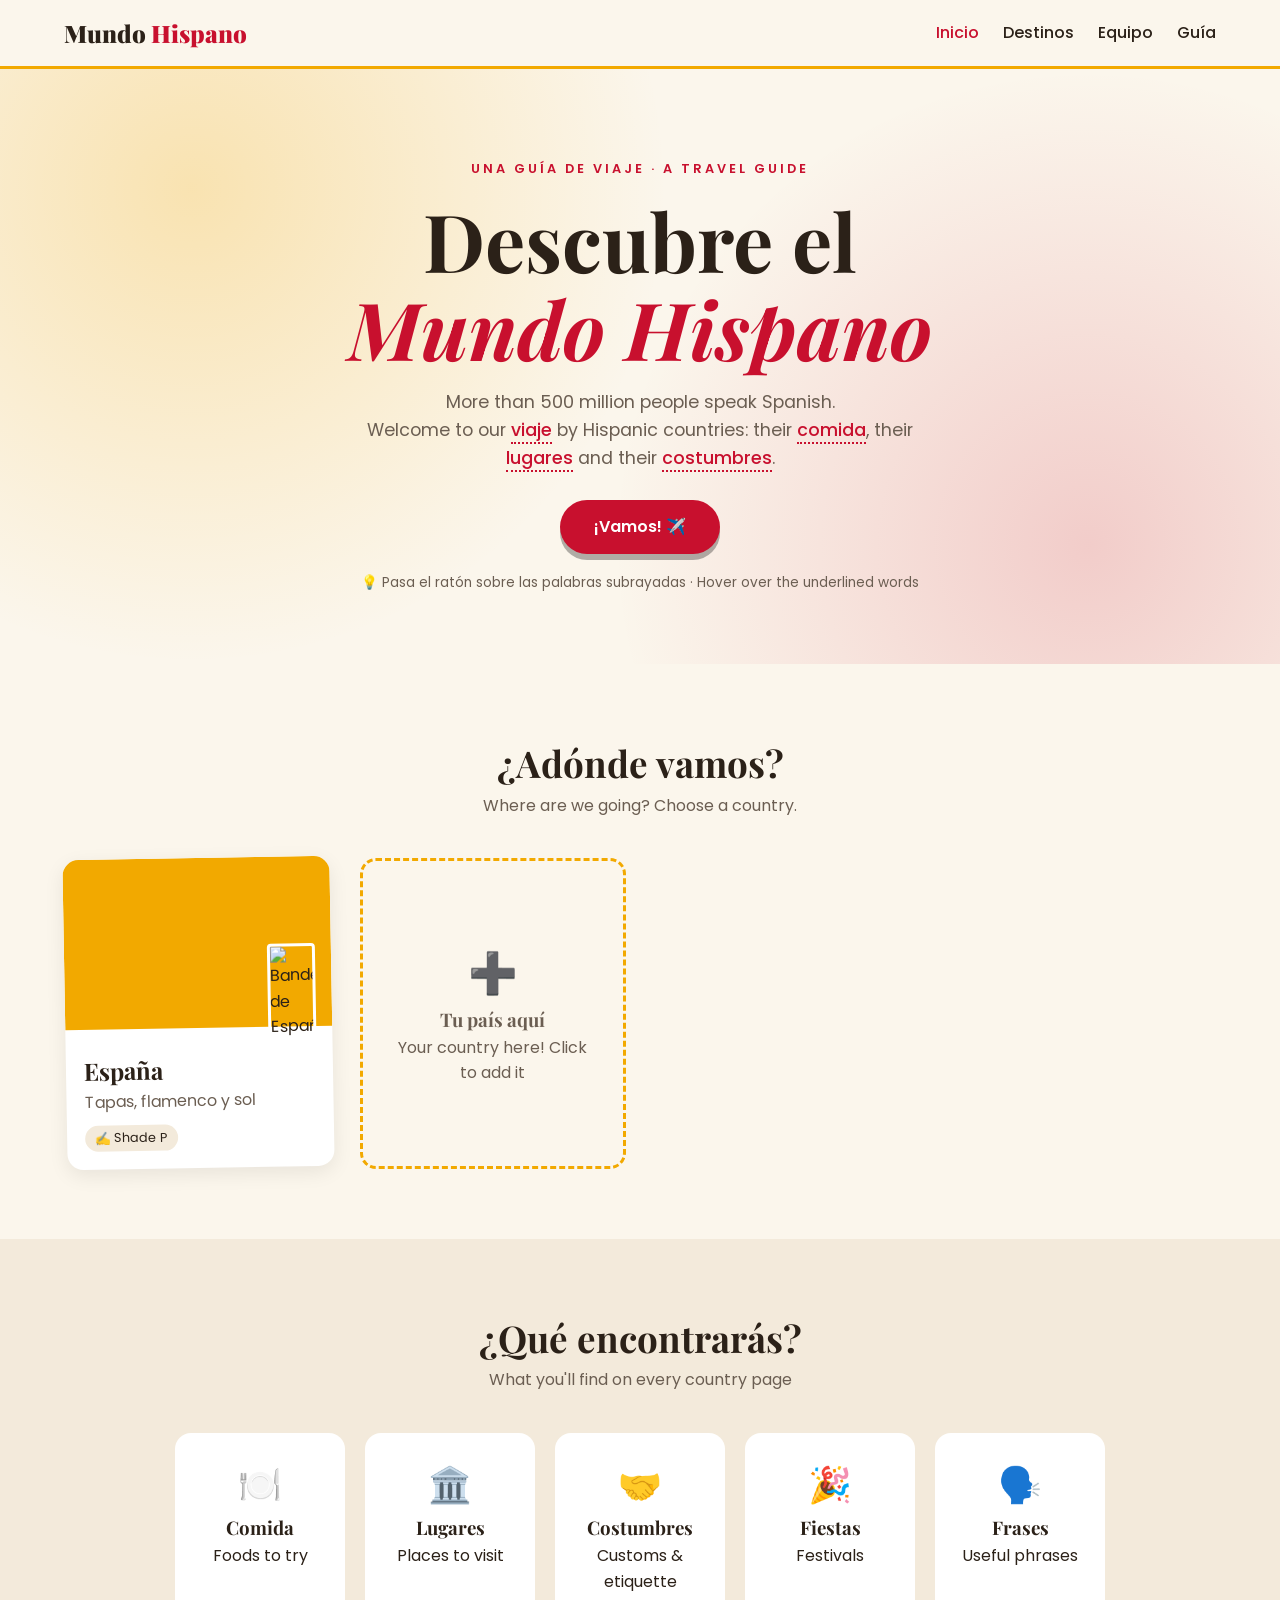
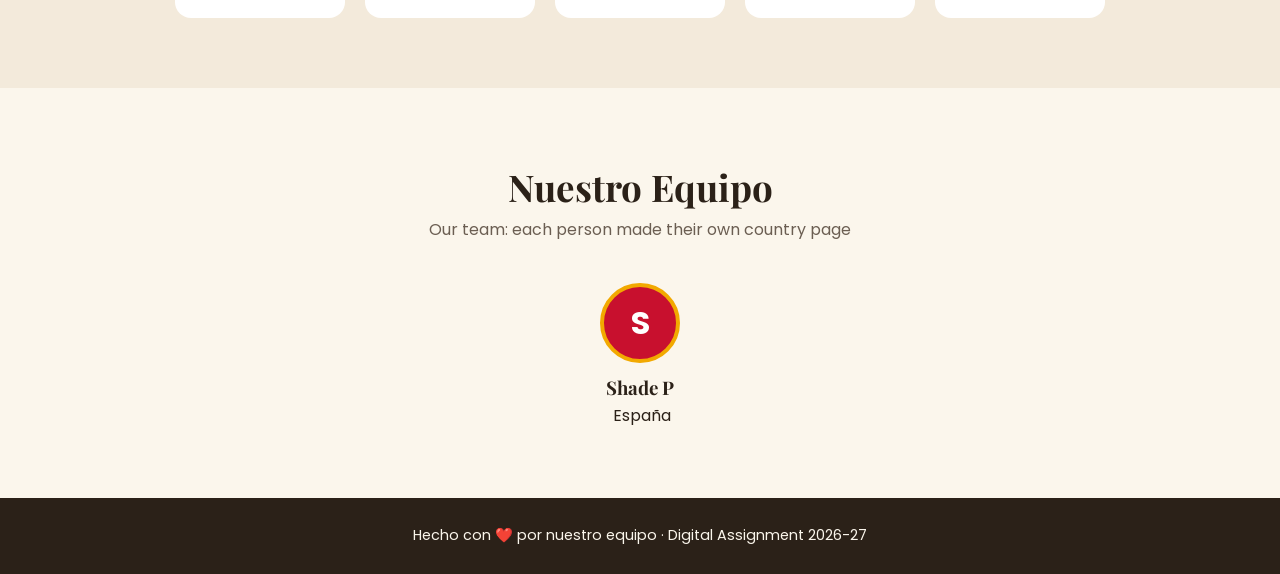
==== index.html @ 4170eb15 "Add files via upload" ====
<!DOCTYPE html>
<html lang="es">
<head>
  <meta charset="UTF-8">
  <meta name="viewport" content="width=device-width, initial-scale=1.0">
  <title>Descubre el Mundo Hispano</title>

  <!-- Fonts from Google Fonts -->
  <link rel="preconnect" href="https://fonts.googleapis.com">
  <link href="https://fonts.googleapis.com/css2?family=Playfair+Display:wght@700;900&family=Poppins:wght@400;500;600&display=swap" rel="stylesheet">

  <!-- Our shared design file (used by every page) -->
  <link rel="stylesheet" href="css/style.css">
</head>
<body>

  <!-- ===== HEADER + MENU ===== -->
  <header class="site-header">
    <a href="index.html" class="logo">Mundo <span>Hispano</span></a>
    <nav>
      <a href="index.html" class="active">Inicio</a>
      <a href="#destinos">Destinos</a>
      <a href="#equipo">Equipo</a>
      <a href="guia.html">Guía</a>
    </nav>
  </header>

  <!-- ===== HERO (big welcome banner) ===== -->
  <section class="hero">
    <p class="hero-tag">Una guía de viaje · A travel guide</p>
    <h1>Descubre el <br><em>Mundo Hispano</em></h1>
    <p class="hero-text">
      More than 500 million people speak Spanish.<br>
      Welcome to our <span class="es" data-en="journey">viaje</span>
      by Hispanic countries: their <span class="es" data-en="food">comida</span>,
      their <span class="es" data-en="places">lugares</span> and their 
      <span class="es" data-en="customs">costumbres</span>.
    </p>
    <a href="#destinos" class="btn">¡Vamos! ✈️</a>
    <p class="hint">💡 Pasa el ratón sobre las palabras subrayadas · Hover over the underlined words</p>
  </section>

  <!-- ===== DESTINATIONS (cards are created automatically from js/paises.js) ===== -->
  <section id="destinos" class="section">
    <h2>¿Adónde vamos?</h2>
    <p class="section-sub">Where are we going? Choose a country.</p>
    <div id="lista-paises" class="card-grid"></div>
  </section>

  <!-- ===== WHAT YOU'LL FIND ===== -->
  <section class="section section-alt">
    <h2>¿Qué encontrarás?</h2>
    <p class="section-sub">What you'll find on every country page</p>
    <div class="feature-grid">
      <div class="feature"><span>🍽️</span><h3>Comida</h3><p>Foods to try</p></div>
      <div class="feature"><span>🏛️</span><h3>Lugares</h3><p>Places to visit</p></div>
      <div class="feature"><span>🤝</span><h3>Costumbres</h3><p>Customs &amp; etiquette</p></div>
      <div class="feature"><span>🎉</span><h3>Fiestas</h3><p>Festivals</p></div>
      <div class="feature"><span>🗣️</span><h3>Frases</h3><p>Useful phrases</p></div>
    </div>
  </section>

  <!-- ===== TEAM (also created automatically) ===== -->
  <section id="equipo" class="section">
    <h2>Nuestro Equipo</h2>
    <p class="section-sub">Our team: each person made their own country page</p>
    <div id="lista-equipo" class="team-grid"></div>
  </section>

  <!-- ===== FOOTER ===== -->
  <footer class="site-footer">
    <p>Hecho con ❤️ por nuestro equipo · Digital Assignment 2026-27</p>
  </footer>

  <!-- Scripts: first the list of countries, then the code that uses it -->
  <script src="js/paises.js"></script>
  <script src="js/main.js"></script>
</body>
</html>
---- css/style.css ----
/* ============================================================
   SHARED DESIGN: every page uses this file
   Change a colour here and it changes everywhere.
   ============================================================ */
:root {
  --rojo: #c8102e;      /* red */
  --oro: #f2a900;       /* gold */
  --papel: #fbf6ec;     /* cream "paper" background */
  --papel-2: #f3eadb;
  --tinta: #2b2118;     /* dark "ink" text */
  --gris: #6b5e52;
  --radio: 16px;        /* rounded corners */
}

* { box-sizing: border-box; margin: 0; padding: 0; }

body {
  font-family: "Poppins", sans-serif;
  background: var(--papel);
  color: var(--tinta);
  line-height: 1.6;
}

h1, h2, h3 { font-family: "Playfair Display", serif; }

/* ---------- Header + menu ---------- */
.site-header {
  position: sticky; top: 0; z-index: 10;
  display: flex; justify-content: space-between; align-items: center;
  flex-wrap: wrap; gap: 8px;
  padding: 14px 5%;
  background: rgba(251, 246, 236, 0.92);
  backdrop-filter: blur(6px);
  border-bottom: 3px solid var(--oro);
}
.logo { font-family: "Playfair Display", serif; font-size: 1.5rem; font-weight: 900;
        color: var(--tinta); text-decoration: none; }
.logo span { color: var(--rojo); }
nav a { margin-left: 20px; color: var(--tinta); text-decoration: none; font-weight: 500; }
nav a:hover, nav a.active { color: var(--rojo); }

/* ---------- Hero ---------- */
.hero {
  text-align: center;
  padding: 90px 5% 70px;
  background:
    radial-gradient(circle at 15% 20%, rgba(242,169,0,.25), transparent 40%),
    radial-gradient(circle at 85% 80%, rgba(200,16,46,.18), transparent 40%);
}
.hero-tag { text-transform: uppercase; letter-spacing: 3px; color: var(--rojo); font-size: .8rem; font-weight: 600; }
.hero h1 { font-size: clamp(2.5rem, 7vw, 5rem); line-height: 1.1; margin: 16px 0; }
.hero h1 em { color: var(--rojo); }
.hero-text { max-width: 600px; margin: 0 auto 28px; font-size: 1.1rem; color: var(--gris); }
.hint { margin-top: 18px; font-size: .85rem; color: var(--gris); }

.btn {
  display: inline-block; padding: 14px 34px;
  background: var(--rojo); color: white; text-decoration: none;
  border-radius: 50px; font-weight: 600;
  box-shadow: 0 6px 0 rgba(0,0,0,.3);
  transition: transform .15s;
}
.btn:hover { transform: translateY(-3px); }

/* ---------- Sections ---------- */
.section { padding: 70px 5%; text-align: center; }
.section-alt { background: var(--papel-2); }
.section h2 { font-size: 2.3rem; }
.section-sub { color: var(--gris); margin-bottom: 40px; }

/* ---------- Country cards ---------- */
.card-grid {
  display: grid; gap: 28px;
  grid-template-columns: repeat(auto-fill, minmax(240px, 1fr));
  max-width: 1150px; margin: 0 auto;
}
.card {
  background: white; border-radius: var(--radio); overflow: hidden;
  text-decoration: none; color: var(--tinta); text-align: left;
  box-shadow: 0 6px 20px rgba(0,0,0,.08);
  transition: transform .25s, box-shadow .25s;
}
.card:nth-child(odd)  { transform: rotate(-1deg); }  /* postcard tilt */
.card:nth-child(even) { transform: rotate(1deg); }
.card:hover { transform: rotate(0) translateY(-8px); box-shadow: 0 14px 30px rgba(0,0,0,.15); }
.card-img { height: 170px; background-size: cover; background-position: center; position: relative; background-color: var(--oro); }
.flag { position: absolute; bottom: -16px; right: 16px; width: 48px; border-radius: 4px; border: 3px solid white; }
.card-body { padding: 22px 18px 18px; }
.card-body h3 { font-size: 1.5rem; }
.card-body p { color: var(--gris); }
.author { display: inline-block; margin-top: 10px; font-size: .8rem; background: var(--papel-2); padding: 3px 10px; border-radius: 20px; }

.card-add {
  display: flex; flex-direction: column; align-items: center; justify-content: center;
  text-align: center; padding: 30px; min-height: 300px;
  background: transparent; box-shadow: none;
  border: 3px dashed var(--oro); color: var(--gris);
}
.card-add { font: inherit; cursor: pointer; transform: none !important; }
.card-add:hover { background: rgba(242,169,0,.08); box-shadow: none; }

/* Draft cards (added with the ➕ form, not yet pasted into paises.js) */
.draft-tag { position: absolute; top: 10px; left: 10px; background: var(--oro); color: var(--tinta);
             font-size: .75rem; font-weight: 600; padding: 3px 10px; border-radius: 20px; }
.draft-delete { position: absolute; top: 8px; right: 8px; width: 28px; height: 28px; border: none;
                border-radius: 50%; background: white; cursor: pointer; font-weight: 700; }
.draft-delete:hover { background: var(--rojo); color: white; }

/* ---------- Pop-up form ---------- */
.modal-fondo { position: fixed; inset: 0; z-index: 50; background: rgba(43,33,24,.55);
               display: flex; align-items: center; justify-content: center; padding: 16px; }
.modal { position: relative; background: var(--papel); border-radius: var(--radio); padding: 30px;
         width: 100%; max-width: 440px; max-height: 90vh; overflow-y: auto; text-align: left;
         border-top: 6px solid var(--rojo); }
.modal h2 { font-size: 1.8rem; }
.modal .section-sub { margin-bottom: 18px; }
.modal-cerrar { position: absolute; top: 12px; right: 14px; border: none; background: none;
                font-size: 1.3rem; cursor: pointer; }
.modal label { display: block; font-size: .85rem; font-weight: 600; margin-bottom: 14px; }
.modal input, .modal select, .modal textarea {
  display: block; width: 100%; margin-top: 5px; padding: 10px 12px; font: inherit; font-weight: 400;
  border: 2px solid var(--papel-2); border-radius: 10px; background: white; }
.modal input:focus, .modal select:focus { outline: none; border-color: var(--oro); }
.modal input.error { border-color: var(--rojo); }
.modal .btn { border: none; cursor: pointer; font: inherit; font-weight: 600; width: 100%; margin-top: 6px; }
.modal textarea { height: 150px; font-family: Consolas, monospace; font-size: .8rem; margin: 10px 0; }
.ok { font-size: .9rem; margin-top: 16px; }
.card-add span { font-size: 2.5rem; }
.card-add code { background: var(--papel-2); padding: 2px 6px; border-radius: 4px; }

/* ---------- Feature boxes ---------- */
.feature-grid { display: flex; flex-wrap: wrap; justify-content: center; gap: 20px; }
.feature { background: white; border-radius: var(--radio); padding: 24px; width: 170px; }
.feature span { font-size: 2.2rem; }

/* ---------- Team ---------- */
.team-grid { display: flex; flex-wrap: wrap; justify-content: center; gap: 24px; }
.member { width: 160px; }
.avatar {
  width: 80px; height: 80px; margin: 0 auto 10px; border-radius: 50%;
  background: var(--rojo); color: white; font-size: 2rem; font-weight: 700;
  display: flex; align-items: center; justify-content: center;
  border: 4px solid var(--oro);
}
.member img { width: 20px; vertical-align: middle; }

/* ---------- Spanish word tooltips ---------- */
.es {
  position: relative; cursor: help;
  border-bottom: 2px dotted var(--rojo); color: var(--rojo); font-weight: 500;
}
.es::after {
  content: attr(data-en);              /* shows the English word */
  position: absolute; left: 50%; bottom: 130%;
  transform: translateX(-50%) scale(.8);
  background: var(--tinta); color: white;
  padding: 4px 10px; border-radius: 6px; font-size: .8rem; white-space: nowrap;
  opacity: 0; pointer-events: none; transition: .2s;
}
.es:hover::after, .es.show::after { opacity: 1; transform: translateX(-50%) scale(1); }

/* ============================================================
   COUNTRY PAGE
   ============================================================ */
.pais-hero {
  position: relative; min-height: 420px; display: flex; align-items: flex-end;
  background-size: cover; background-position: center; background-color: var(--rojo);
}
.pais-hero::before {   /* dark fade so the white text is readable */
  content: ""; position: absolute; inset: 0;
  background: linear-gradient(to top, rgba(0,0,0,.75), rgba(0,0,0,.1));
}
.pais-hero-in { position: relative; padding: 40px 5%; color: white; }
.pais-hero h1 { font-size: clamp(2.8rem, 8vw, 5rem); line-height: 1; }
.pais-hero p { font-size: 1.2rem; margin: 8px 0 16px; }
.pais-flag { width: 72px; border-radius: 6px; border: 3px solid white; margin-bottom: 12px; }
.autor-badge { background: var(--oro); color: var(--tinta); padding: 6px 16px; border-radius: 30px; font-weight: 600; }

/* Quick facts */
.datos { display: flex; flex-wrap: wrap; justify-content: center; gap: 14px;
         padding: 0 5%; margin-top: -30px; position: relative; }
.dato { background: white; border-radius: var(--radio); padding: 14px 20px; min-width: 130px;
        text-align: center; box-shadow: 0 6px 18px rgba(0,0,0,.1); border-bottom: 4px solid var(--rojo); }
.dato span { font-size: 1.6rem; display: block; }
.dato small { color: var(--gris); display: block; }

.intro { max-width: 760px; margin: 40px auto 0; padding: 0 16px; font-size: 1.1rem; text-align: center; }

/* Section menu chips */
.chips { position: sticky; top: 62px; z-index: 5; display: flex; gap: 8px; overflow-x: auto;
         padding: 14px 5%; margin-top: 30px; background: var(--papel); border-bottom: 1px solid var(--papel-2); }
.chips a { flex: none; padding: 6px 14px; border-radius: 30px; background: white; color: var(--tinta);
           text-decoration: none; font-size: .9rem; border: 2px solid var(--papel-2); }
.chips a:hover { border-color: var(--rojo); color: var(--rojo); }
.section[id] { scroll-margin-top: 130px; }

/* Picture box with placeholder */
.foto { position: relative; background: linear-gradient(135deg, var(--rojo), var(--oro));
        min-height: 180px; border-radius: 12px; overflow: hidden; }
.foto::before { content: "📷 Añade una foto"; position: absolute; inset: 0; display: flex;
                align-items: center; justify-content: center; color: white; font-weight: 600; }
.foto img { position: relative; display: block; width: 100%; height: 100%; min-height: 180px; object-fit: cover; }

/* Style: tarjetas */
.mini-grid { display: grid; gap: 24px; max-width: 1100px; margin: 0 auto;
             grid-template-columns: repeat(auto-fill, minmax(250px, 1fr)); text-align: left; }
.mini-card { background: white; border-radius: var(--radio); overflow: hidden; box-shadow: 0 6px 18px rgba(0,0,0,.08); }
.mini-card .foto { border-radius: 0; height: 180px; }
.mini-body { padding: 16px 18px 20px; }
.mini-body h3 { color: var(--rojo); margin-bottom: 6px; }

/* Style: texto */
.texto-foto { display: grid; grid-template-columns: 1fr 1fr; gap: 30px; align-items: center;
              max-width: 1000px; margin: 0 auto; text-align: left; }
.texto-foto p { margin-bottom: 12px; }
.texto-foto .foto { min-height: 280px; }

/* Style: lista */
.tips { display: grid; gap: 16px; max-width: 1000px; margin: 0 auto; text-align: left;
        grid-template-columns: repeat(auto-fill, minmax(280px, 1fr)); }
.tip { display: flex; gap: 14px; background: white; padding: 18px; border-radius: var(--radio);
       border-left: 5px solid var(--oro); }
.tip-icono { font-size: 1.8rem; }
.tip h3 { font-size: 1.15rem; }

/* Style: frases (flip cards) */
.flip-grid { display: grid; gap: 18px; max-width: 900px; margin: 16px auto 0;
             grid-template-columns: repeat(auto-fill, minmax(180px, 1fr)); }
.flip { height: 130px; perspective: 800px; cursor: pointer; }
.flip-in { position: relative; width: 100%; height: 100%; transition: transform .5s; transform-style: preserve-3d; }
.flip.girada .flip-in { transform: rotateY(180deg); }
.flip-front, .flip-back { position: absolute; inset: 0; display: flex; align-items: center; justify-content: center;
  padding: 12px; border-radius: var(--radio); backface-visibility: hidden; font-weight: 600; font-size: 1.15rem; }
.flip-front { background: var(--rojo); color: white; font-family: "Playfair Display", serif; font-size: 1.35rem; }
.flip-back { background: white; color: var(--tinta); border: 3px solid var(--oro); transform: rotateY(180deg); }

/* Reflection */
.reflexion { max-width: 720px; margin: 0 auto; background: white; padding: 30px; border-radius: var(--radio);
             text-align: left; font-size: 1.05rem; border-top: 5px solid var(--rojo); }
.firma { text-align: right; font-family: "Playfair Display", serif; font-size: 1.2rem; color: var(--rojo); margin-top: 12px; }

@media (max-width: 700px) {
  .texto-foto { grid-template-columns: 1fr; }
  .chips { top: 100px; }
}

/* ---------- Footer ---------- */
.site-footer { background: var(--tinta); color: var(--papel); text-align: center; padding: 26px; font-size: .9rem; }

/* ---------- Phones ---------- */
@media (max-width: 600px) {
  nav a { margin-left: 12px; }
  .section { padding: 50px 16px; }
}
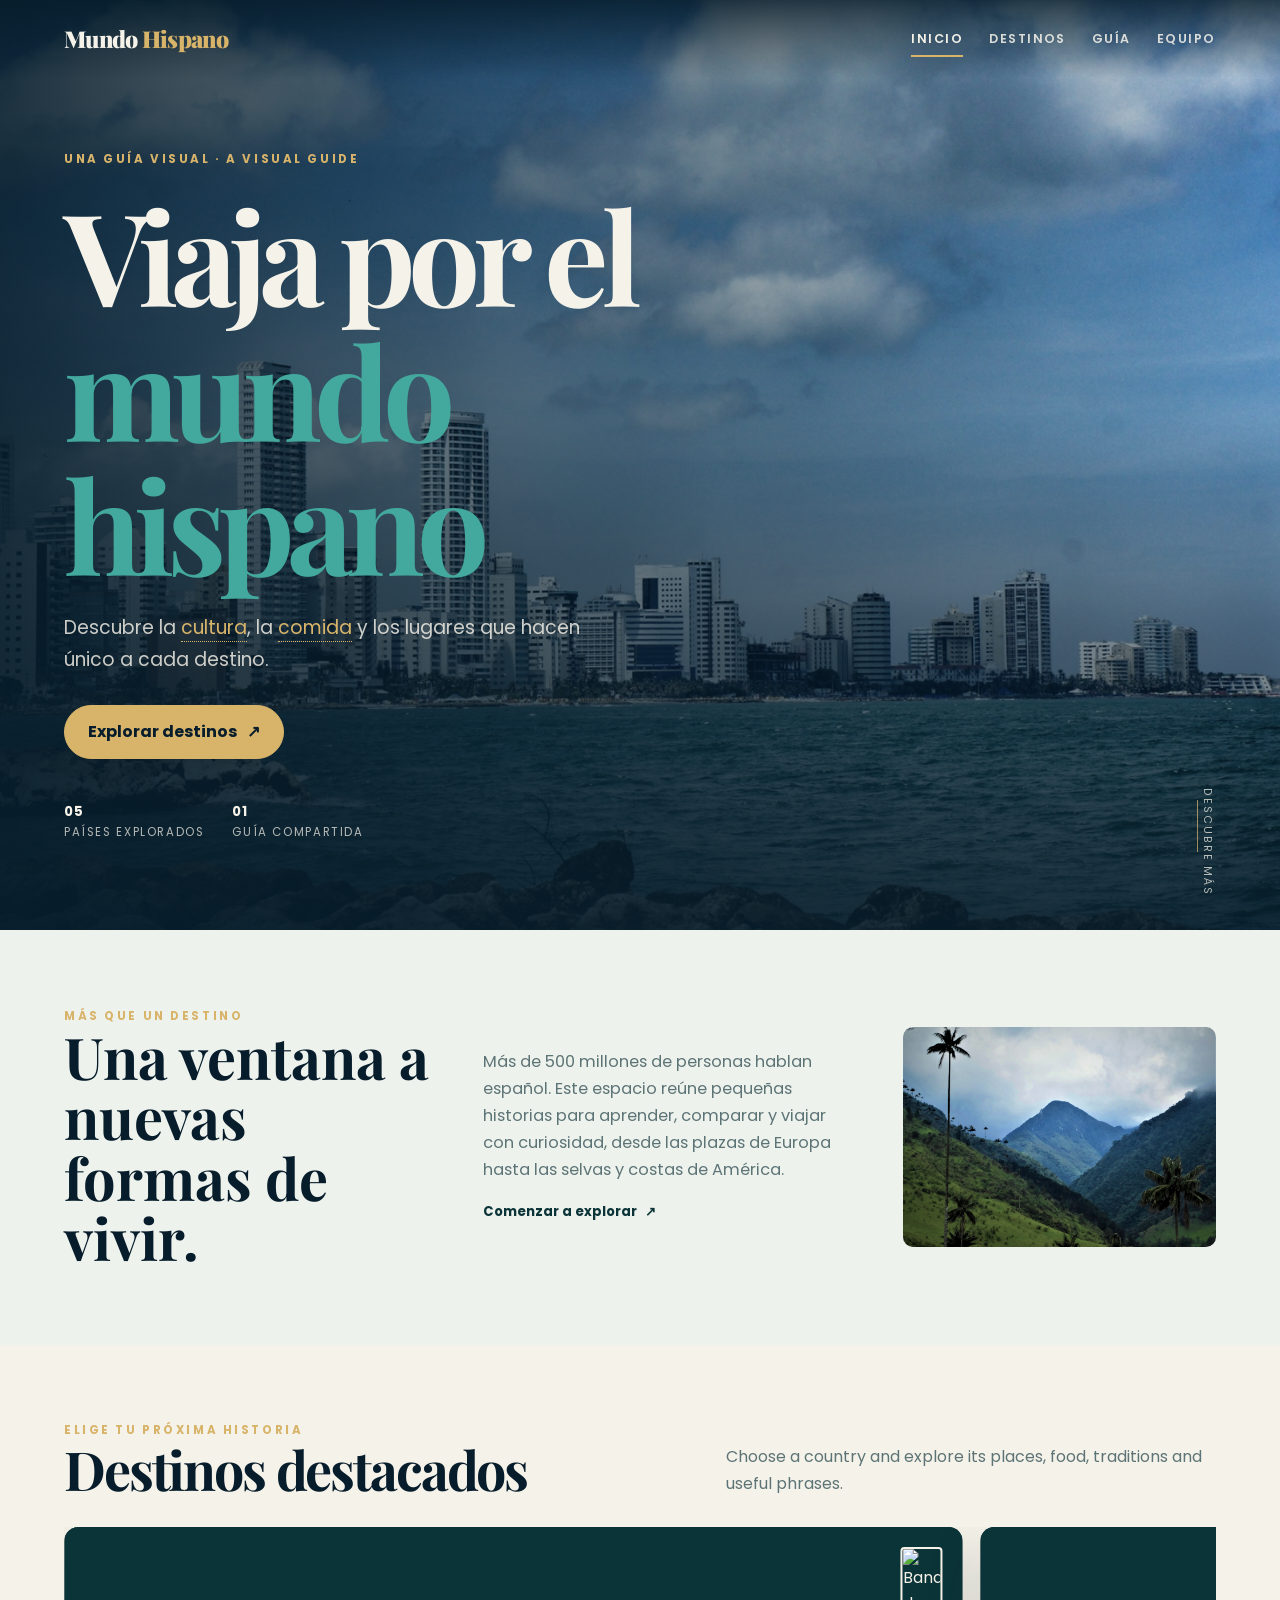
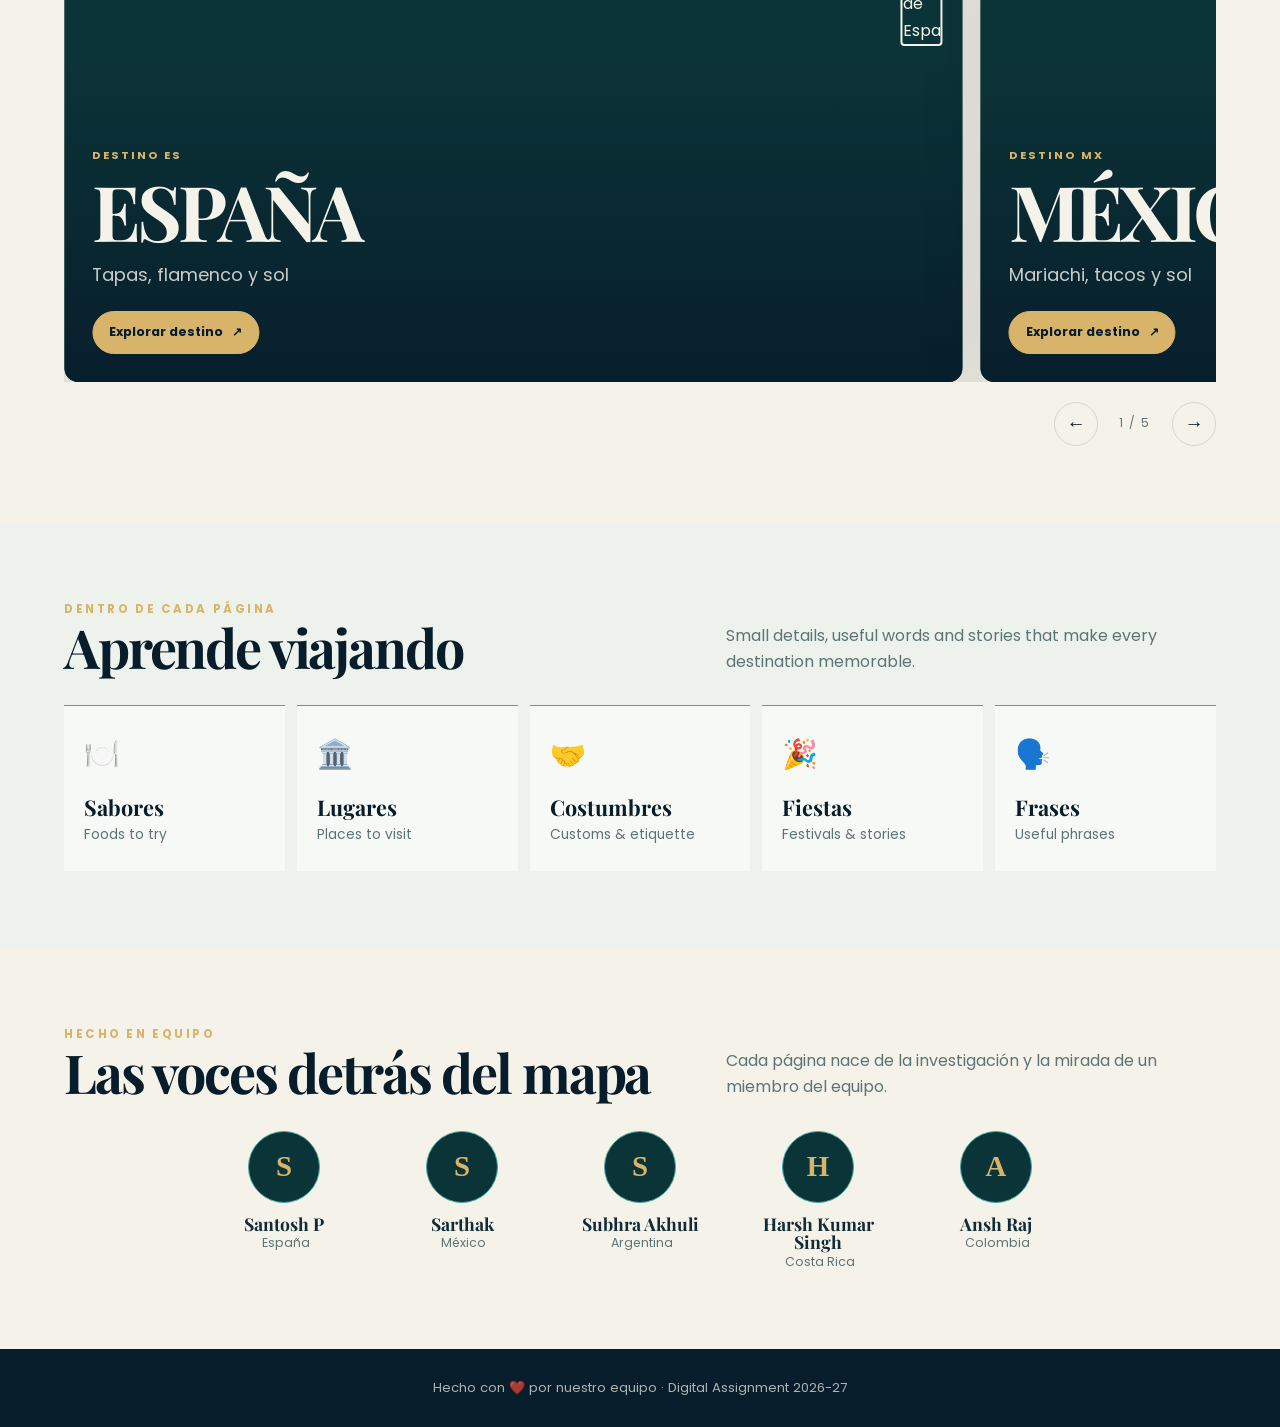
==== commit e1216f08: "Improve Spanish-DA travel website design" ====
--- a/index.html
+++ b/index.html
@@ -5,69 +5,98 @@
   <meta name="viewport" content="width=device-width, initial-scale=1.0">
   <title>Descubre el Mundo Hispano</title>
 
-  <!-- Fonts from Google Fonts -->
   <link rel="preconnect" href="https://fonts.googleapis.com">
   <link href="https://fonts.googleapis.com/css2?family=Playfair+Display:wght@700;900&family=Poppins:wght@400;500;600&display=swap" rel="stylesheet">
-
-  <!-- Our shared design file (used by every page) -->
   <link rel="stylesheet" href="css/style.css">
 </head>
 <body>
 
-  <!-- ===== HEADER + MENU ===== -->
   <header class="site-header">
     <a href="index.html" class="logo">Mundo <span>Hispano</span></a>
-    <nav>
+    <button class="nav-toggle" aria-label="Abrir menú" aria-expanded="false">☰</button>
+    <nav class="site-nav">
       <a href="index.html" class="active">Inicio</a>
       <a href="#destinos">Destinos</a>
+      <a href="guia.html">Guía</a>
       <a href="#equipo">Equipo</a>
-      <a href="guia.html">Guía</a>
     </nav>
   </header>
 
-  <!-- ===== HERO (big welcome banner) ===== -->
   <section class="hero">
-    <p class="hero-tag">Una guía de viaje · A travel guide</p>
-    <h1>Descubre el <br><em>Mundo Hispano</em></h1>
-    <p class="hero-text">
-      More than 500 million people speak Spanish.<br>
-      Welcome to our <span class="es" data-en="journey">viaje</span>
-      by Hispanic countries: their <span class="es" data-en="food">comida</span>,
-      their <span class="es" data-en="places">lugares</span> and their 
-      <span class="es" data-en="customs">costumbres</span>.
-    </p>
-    <a href="#destinos" class="btn">¡Vamos! ✈️</a>
-    <p class="hint">💡 Pasa el ratón sobre las palabras subrayadas · Hover over the underlined words</p>
+    <div class="hero-visual">
+      <img src="images/colombia/cartagena.jpg" alt="Calles coloridas de Cartagena, Colombia">
+    </div>
+    <div class="hero-content">
+      <p class="hero-tag">Una guía visual · A visual guide</p>
+      <h1>Viaja por el <em>mundo hispano</em></h1>
+      <p class="hero-text">Descubre la <span class="es" data-en="culture">cultura</span>, la
+        <span class="es" data-en="food">comida</span> y los lugares que hacen único a cada destino.</p>
+      <a href="#destinos" class="btn">Explorar destinos <span aria-hidden="true">↗</span></a>
+      <div class="hero-meta">
+        <span><strong>05</strong> países explorados</span>
+        <span><strong>01</strong> guía compartida</span>
+      </div>
+    </div>
+    <span class="scroll-cue">Descubre más</span>
   </section>
 
-  <!-- ===== DESTINATIONS (cards are created automatically from js/paises.js) ===== -->
-  <section id="destinos" class="section">
-    <h2>¿Adónde vamos?</h2>
-    <p class="section-sub">Where are we going? Choose a country.</p>
-    <div id="lista-paises" class="card-grid"></div>
-  </section>
+  <main>
+    <section class="section section-alt">
+      <div class="intro-panel">
+        <div>
+          <p class="eyebrow">Más que un destino</p>
+          <h2>Una ventana a nuevas formas de vivir.</h2>
+        </div>
+        <div class="intro-copy">
+          <p>Más de 500 millones de personas hablan español. Este espacio reúne pequeñas historias para aprender, comparar y viajar con curiosidad, desde las plazas de Europa hasta las selvas y costas de América.</p>
+          <a class="text-link" href="#destinos">Comenzar a explorar <span aria-hidden="true">↗</span></a>
+        </div>
+        <div class="intro-image">
+          <img src="images/colombia/cocora.jpg" alt="Palmeras y montañas del Valle de Cocora, Colombia" loading="lazy">
+        </div>
+      </div>
+    </section>
 
-  <!-- ===== WHAT YOU'LL FIND ===== -->
-  <section class="section section-alt">
-    <h2>¿Qué encontrarás?</h2>
-    <p class="section-sub">What you'll find on every country page</p>
-    <div class="feature-grid">
-      <div class="feature"><span>🍽️</span><h3>Comida</h3><p>Foods to try</p></div>
-      <div class="feature"><span>🏛️</span><h3>Lugares</h3><p>Places to visit</p></div>
-      <div class="feature"><span>🤝</span><h3>Costumbres</h3><p>Customs &amp; etiquette</p></div>
-      <div class="feature"><span>🎉</span><h3>Fiestas</h3><p>Festivals</p></div>
-      <div class="feature"><span>🗣️</span><h3>Frases</h3><p>Useful phrases</p></div>
-    </div>
-  </section>
+    <section id="destinos" class="section">
+      <div class="section-heading">
+        <div><p class="eyebrow">Elige tu próxima historia</p><h2>Destinos destacados</h2></div>
+        <p class="section-sub">Choose a country and explore its places, food, traditions and useful phrases.</p>
+      </div>
+      <div class="destination-carousel" id="destino-carousel" aria-roledescription="carousel">
+        <div class="carousel-viewport">
+          <div id="lista-paises" class="carousel-track"></div>
+        </div>
+        <div class="carousel-controls" aria-label="Controles de destinos">
+          <button class="carousel-control" type="button" data-carousel="prev" aria-label="Destino anterior">←</button>
+          <span class="carousel-status" aria-live="polite"></span>
+          <button class="carousel-control" type="button" data-carousel="next" aria-label="Siguiente destino">→</button>
+        </div>
+      </div>
+    </section>
 
-  <!-- ===== TEAM (also created automatically) ===== -->
-  <section id="equipo" class="section">
-    <h2>Nuestro Equipo</h2>
-    <p class="section-sub">Our team: each person made their own country page</p>
-    <div id="lista-equipo" class="team-grid"></div>
-  </section>
+    <section class="section section-alt">
+      <div class="section-heading">
+        <div><p class="eyebrow">Dentro de cada página</p><h2>Aprende viajando</h2></div>
+        <p class="section-sub">Small details, useful words and stories that make every destination memorable.</p>
+      </div>
+      <div class="feature-grid">
+        <div class="feature"><span>🍽️</span><h3>Sabores</h3><p>Foods to try</p></div>
+        <div class="feature"><span>🏛️</span><h3>Lugares</h3><p>Places to visit</p></div>
+        <div class="feature"><span>🤝</span><h3>Costumbres</h3><p>Customs &amp; etiquette</p></div>
+        <div class="feature"><span>🎉</span><h3>Fiestas</h3><p>Festivals &amp; stories</p></div>
+        <div class="feature"><span>🗣️</span><h3>Frases</h3><p>Useful phrases</p></div>
+      </div>
+    </section>
 
-  <!-- ===== FOOTER ===== -->
+    <section id="equipo" class="section">
+      <div class="section-heading">
+        <div><p class="eyebrow">Hecho en equipo</p><h2>Las voces detrás del mapa</h2></div>
+        <p class="section-sub">Cada página nace de la investigación y la mirada de un miembro del equipo.</p>
+      </div>
+      <div id="lista-equipo" class="team-grid"></div>
+    </section>
+  </main>
+
   <footer class="site-footer">
     <p>Hecho con ❤️ por nuestro equipo · Digital Assignment 2026-27</p>
   </footer>
--- a/css/style.css
+++ b/css/style.css
@@ -1,254 +1,311 @@
-/* ============================================================
-   SHARED DESIGN: every page uses this file
-   Change a colour here and it changes everywhere.
-   ============================================================ */
 :root {
-  --rojo: #c8102e;      /* red */
-  --oro: #f2a900;       /* gold */
-  --papel: #fbf6ec;     /* cream "paper" background */
-  --papel-2: #f3eadb;
-  --tinta: #2b2118;     /* dark "ink" text */
-  --gris: #6b5e52;
-  --radio: 16px;        /* rounded corners */
+  --navy: #071D2B;
+  --teal: #0B3438;
+  --turquoise: #43A89D;
+  --ivory: #F5F2E9;
+  --gold: #D8B46A;
+  --muted: #AABFBC;
+  --ink: #102B35;
+  --paper: #EEF2ED;
+  --line: rgba(7, 29, 43, .13);
+  --shadow: 0 24px 60px rgba(7, 29, 43, .14);
+  --radius: 20px;
+  --rojo: var(--turquoise);
+  --oro: var(--gold);
+  --papel: var(--ivory);
+  --papel-2: #E5EBE5;
+  --tinta: var(--navy);
+  --gris: #5D7476;
+  --radio: var(--radius);
 }
 
 * { box-sizing: border-box; margin: 0; padding: 0; }
-
+html { scroll-behavior: smooth; }
 body {
-  font-family: "Poppins", sans-serif;
-  background: var(--papel);
-  color: var(--tinta);
-  line-height: 1.6;
-}
-
-h1, h2, h3 { font-family: "Playfair Display", serif; }
-
-/* ---------- Header + menu ---------- */
+  min-width: 320px;
+  overflow-x: hidden;
+  background: var(--ivory);
+  color: var(--ink);
+  font-family: "Poppins", "Segoe UI", sans-serif;
+  line-height: 1.65;
+}
+h1, h2, h3 { font-family: "Playfair Display", Georgia, serif; line-height: 1.05; }
+h2 { color: var(--navy); }
+a { color: inherit; }
+button, input, select, textarea { font: inherit; }
+:focus-visible { outline: 3px solid var(--gold); outline-offset: 4px; }
+
+/* Shared navigation */
 .site-header {
-  position: sticky; top: 0; z-index: 10;
-  display: flex; justify-content: space-between; align-items: center;
-  flex-wrap: wrap; gap: 8px;
-  padding: 14px 5%;
-  background: rgba(251, 246, 236, 0.92);
-  backdrop-filter: blur(6px);
-  border-bottom: 3px solid var(--oro);
-}
-.logo { font-family: "Playfair Display", serif; font-size: 1.5rem; font-weight: 900;
-        color: var(--tinta); text-decoration: none; }
-.logo span { color: var(--rojo); }
-nav a { margin-left: 20px; color: var(--tinta); text-decoration: none; font-weight: 500; }
-nav a:hover, nav a.active { color: var(--rojo); }
-
-/* ---------- Hero ---------- */
+  position: fixed; inset: 0 0 auto; z-index: 20;
+  display: flex; align-items: center; justify-content: space-between;
+  gap: 28px; padding: 20px 5%;
+  color: var(--ivory);
+  background: linear-gradient(180deg, rgba(7,29,43,.82), rgba(7,29,43,0));
+  transition: background .25s ease, padding .25s ease;
+}
+.site-header.scrolled { padding-block: 13px; background: rgba(7,29,43,.94); }
+.logo {
+  color: var(--ivory); text-decoration: none; font-family: "Playfair Display", Georgia, serif;
+  font-size: 1.45rem; font-weight: 900; letter-spacing: -.03em;
+}
+.logo span { color: var(--gold); }
+.site-nav { display: flex; align-items: center; gap: 26px; }
+.site-nav a {
+  position: relative; color: var(--ivory); text-decoration: none; font-size: .78rem;
+  font-weight: 600; letter-spacing: .12em; text-transform: uppercase; opacity: .86;
+}
+.site-nav a::after {
+  content: ""; position: absolute; left: 0; right: 100%; bottom: -8px; height: 2px;
+  background: var(--gold); transition: right .25s ease;
+}
+.site-nav a:hover, .site-nav a.active { opacity: 1; }
+.site-nav a:hover::after, .site-nav a.active::after { right: 0; }
+.nav-toggle {
+  display: none; border: 1px solid rgba(245,242,233,.35); border-radius: 50%;
+  width: 42px; height: 42px; color: var(--ivory); background: rgba(7,29,43,.4); cursor: pointer;
+}
+
+/* Homepage hero */
 .hero {
-  text-align: center;
-  padding: 90px 5% 70px;
-  background:
-    radial-gradient(circle at 15% 20%, rgba(242,169,0,.25), transparent 40%),
-    radial-gradient(circle at 85% 80%, rgba(200,16,46,.18), transparent 40%);
-}
-.hero-tag { text-transform: uppercase; letter-spacing: 3px; color: var(--rojo); font-size: .8rem; font-weight: 600; }
-.hero h1 { font-size: clamp(2.5rem, 7vw, 5rem); line-height: 1.1; margin: 16px 0; }
-.hero h1 em { color: var(--rojo); }
-.hero-text { max-width: 600px; margin: 0 auto 28px; font-size: 1.1rem; color: var(--gris); }
-.hint { margin-top: 18px; font-size: .85rem; color: var(--gris); }
+  position: relative; min-height: min(860px, 92vh); display: flex; align-items: flex-end;
+  isolation: isolate; overflow: hidden; padding: 150px 5% 88px; color: var(--ivory);
+  background: var(--navy);
+}
+.hero::before {
+  content: ""; position: absolute; inset: 0; z-index: -2;
+  background: linear-gradient(90deg, rgba(7,29,43,.9) 0%, rgba(7,29,43,.55) 42%, rgba(7,29,43,.15) 100%);
+}
+.hero::after {
+  content: ""; position: absolute; inset: 45% 0 0; z-index: -1;
+  background: linear-gradient(0deg, rgba(7,29,43,.88), transparent);
+}
+.hero-visual { position: absolute; inset: 0; z-index: -3; background: var(--teal); }
+.hero-visual img { width: 100%; height: 100%; object-fit: cover; object-position: center; filter: saturate(.86); }
+.hero-content { width: min(760px, 100%); }
+.hero-tag, .eyebrow {
+  color: var(--gold); font-size: .73rem; font-weight: 700; letter-spacing: .22em;
+  text-transform: uppercase;
+}
+.hero h1 { max-width: 800px; margin: 18px 0 22px; color: var(--ivory); font-size: clamp(3.8rem, 10vw, 8.9rem); letter-spacing: -.06em; }
+.hero h1 em { color: var(--turquoise); font-style: normal; }
+.hero-text { max-width: 560px; margin-bottom: 30px; color: rgba(245,242,233,.82); font-size: clamp(1rem, 1.6vw, 1.18rem); }
+.hero-meta { display: flex; gap: 28px; margin-top: 42px; color: rgba(245,242,233,.72); font-size: .72rem; letter-spacing: .14em; text-transform: uppercase; }
+.hero-meta strong { display: block; color: var(--ivory); font-size: .82rem; letter-spacing: .04em; }
+.scroll-cue { position: absolute; right: 5%; bottom: 34px; color: var(--ivory); font-size: .67rem; letter-spacing: .18em; text-transform: uppercase; writing-mode: vertical-rl; opacity: .72; }
+.scroll-cue::after { content: ""; display: block; width: 1px; height: 52px; margin: 12px auto 0; background: var(--gold); }
+.es { position: relative; cursor: help; border-bottom: 1px dotted var(--gold); color: var(--gold); }
+.es::after {
+  content: attr(data-en); position: absolute; left: 50%; bottom: 140%; z-index: 4;
+  transform: translateX(-50%) scale(.9); padding: 5px 9px; border-radius: 5px;
+  color: var(--ivory); background: var(--navy); font-size: .78rem; white-space: nowrap;
+  opacity: 0; pointer-events: none; transition: .2s;
+}
+.es:hover::after, .es.show::after { opacity: 1; transform: translateX(-50%) scale(1); }
 
 .btn {
-  display: inline-block; padding: 14px 34px;
-  background: var(--rojo); color: white; text-decoration: none;
-  border-radius: 50px; font-weight: 600;
-  box-shadow: 0 6px 0 rgba(0,0,0,.3);
-  transition: transform .15s;
-}
-.btn:hover { transform: translateY(-3px); }
-
-/* ---------- Sections ---------- */
-.section { padding: 70px 5%; text-align: center; }
-.section-alt { background: var(--papel-2); }
-.section h2 { font-size: 2.3rem; }
-.section-sub { color: var(--gris); margin-bottom: 40px; }
-
-/* ---------- Country cards ---------- */
-.card-grid {
-  display: grid; gap: 28px;
-  grid-template-columns: repeat(auto-fill, minmax(240px, 1fr));
-  max-width: 1150px; margin: 0 auto;
-}
-.card {
-  background: white; border-radius: var(--radio); overflow: hidden;
-  text-decoration: none; color: var(--tinta); text-align: left;
-  box-shadow: 0 6px 20px rgba(0,0,0,.08);
-  transition: transform .25s, box-shadow .25s;
-}
-.card:nth-child(odd)  { transform: rotate(-1deg); }  /* postcard tilt */
-.card:nth-child(even) { transform: rotate(1deg); }
-.card:hover { transform: rotate(0) translateY(-8px); box-shadow: 0 14px 30px rgba(0,0,0,.15); }
-.card-img { height: 170px; background-size: cover; background-position: center; position: relative; background-color: var(--oro); }
-.flag { position: absolute; bottom: -16px; right: 16px; width: 48px; border-radius: 4px; border: 3px solid white; }
-.card-body { padding: 22px 18px 18px; }
-.card-body h3 { font-size: 1.5rem; }
-.card-body p { color: var(--gris); }
-.author { display: inline-block; margin-top: 10px; font-size: .8rem; background: var(--papel-2); padding: 3px 10px; border-radius: 20px; }
-
-.card-add {
-  display: flex; flex-direction: column; align-items: center; justify-content: center;
-  text-align: center; padding: 30px; min-height: 300px;
-  background: transparent; box-shadow: none;
-  border: 3px dashed var(--oro); color: var(--gris);
-}
-.card-add { font: inherit; cursor: pointer; transform: none !important; }
-.card-add:hover { background: rgba(242,169,0,.08); box-shadow: none; }
-
-/* Draft cards (added with the ➕ form, not yet pasted into paises.js) */
-.draft-tag { position: absolute; top: 10px; left: 10px; background: var(--oro); color: var(--tinta);
-             font-size: .75rem; font-weight: 600; padding: 3px 10px; border-radius: 20px; }
-.draft-delete { position: absolute; top: 8px; right: 8px; width: 28px; height: 28px; border: none;
-                border-radius: 50%; background: white; cursor: pointer; font-weight: 700; }
-.draft-delete:hover { background: var(--rojo); color: white; }
-
-/* ---------- Pop-up form ---------- */
-.modal-fondo { position: fixed; inset: 0; z-index: 50; background: rgba(43,33,24,.55);
-               display: flex; align-items: center; justify-content: center; padding: 16px; }
-.modal { position: relative; background: var(--papel); border-radius: var(--radio); padding: 30px;
-         width: 100%; max-width: 440px; max-height: 90vh; overflow-y: auto; text-align: left;
-         border-top: 6px solid var(--rojo); }
-.modal h2 { font-size: 1.8rem; }
-.modal .section-sub { margin-bottom: 18px; }
-.modal-cerrar { position: absolute; top: 12px; right: 14px; border: none; background: none;
-                font-size: 1.3rem; cursor: pointer; }
-.modal label { display: block; font-size: .85rem; font-weight: 600; margin-bottom: 14px; }
-.modal input, .modal select, .modal textarea {
-  display: block; width: 100%; margin-top: 5px; padding: 10px 12px; font: inherit; font-weight: 400;
-  border: 2px solid var(--papel-2); border-radius: 10px; background: white; }
-.modal input:focus, .modal select:focus { outline: none; border-color: var(--oro); }
-.modal input.error { border-color: var(--rojo); }
-.modal .btn { border: none; cursor: pointer; font: inherit; font-weight: 600; width: 100%; margin-top: 6px; }
-.modal textarea { height: 150px; font-family: Consolas, monospace; font-size: .8rem; margin: 10px 0; }
-.ok { font-size: .9rem; margin-top: 16px; }
-.card-add span { font-size: 2.5rem; }
-.card-add code { background: var(--papel-2); padding: 2px 6px; border-radius: 4px; }
-
-/* ---------- Feature boxes ---------- */
-.feature-grid { display: flex; flex-wrap: wrap; justify-content: center; gap: 20px; }
-.feature { background: white; border-radius: var(--radio); padding: 24px; width: 170px; }
-.feature span { font-size: 2.2rem; }
-
-/* ---------- Team ---------- */
-.team-grid { display: flex; flex-wrap: wrap; justify-content: center; gap: 24px; }
-.member { width: 160px; }
-.avatar {
-  width: 80px; height: 80px; margin: 0 auto 10px; border-radius: 50%;
-  background: var(--rojo); color: white; font-size: 2rem; font-weight: 700;
-  display: flex; align-items: center; justify-content: center;
-  border: 4px solid var(--oro);
-}
-.member img { width: 20px; vertical-align: middle; }
-
-/* ---------- Spanish word tooltips ---------- */
-.es {
-  position: relative; cursor: help;
-  border-bottom: 2px dotted var(--rojo); color: var(--rojo); font-weight: 500;
-}
-.es::after {
-  content: attr(data-en);              /* shows the English word */
-  position: absolute; left: 50%; bottom: 130%;
-  transform: translateX(-50%) scale(.8);
-  background: var(--tinta); color: white;
-  padding: 4px 10px; border-radius: 6px; font-size: .8rem; white-space: nowrap;
-  opacity: 0; pointer-events: none; transition: .2s;
-}
-.es:hover::after, .es.show::after { opacity: 1; transform: translateX(-50%) scale(1); }
-
-/* ============================================================
-   COUNTRY PAGE
-   ============================================================ */
-.pais-hero {
-  position: relative; min-height: 420px; display: flex; align-items: flex-end;
-  background-size: cover; background-position: center; background-color: var(--rojo);
-}
-.pais-hero::before {   /* dark fade so the white text is readable */
-  content: ""; position: absolute; inset: 0;
-  background: linear-gradient(to top, rgba(0,0,0,.75), rgba(0,0,0,.1));
-}
-.pais-hero-in { position: relative; padding: 40px 5%; color: white; }
-.pais-hero h1 { font-size: clamp(2.8rem, 8vw, 5rem); line-height: 1; }
-.pais-hero p { font-size: 1.2rem; margin: 8px 0 16px; }
-.pais-flag { width: 72px; border-radius: 6px; border: 3px solid white; margin-bottom: 12px; }
-.autor-badge { background: var(--oro); color: var(--tinta); padding: 6px 16px; border-radius: 30px; font-weight: 600; }
-
-/* Quick facts */
-.datos { display: flex; flex-wrap: wrap; justify-content: center; gap: 14px;
-         padding: 0 5%; margin-top: -30px; position: relative; }
-.dato { background: white; border-radius: var(--radio); padding: 14px 20px; min-width: 130px;
-        text-align: center; box-shadow: 0 6px 18px rgba(0,0,0,.1); border-bottom: 4px solid var(--rojo); }
-.dato span { font-size: 1.6rem; display: block; }
-.dato small { color: var(--gris); display: block; }
-
-.intro { max-width: 760px; margin: 40px auto 0; padding: 0 16px; font-size: 1.1rem; text-align: center; }
-
-/* Section menu chips */
-.chips { position: sticky; top: 62px; z-index: 5; display: flex; gap: 8px; overflow-x: auto;
-         padding: 14px 5%; margin-top: 30px; background: var(--papel); border-bottom: 1px solid var(--papel-2); }
-.chips a { flex: none; padding: 6px 14px; border-radius: 30px; background: white; color: var(--tinta);
-           text-decoration: none; font-size: .9rem; border: 2px solid var(--papel-2); }
-.chips a:hover { border-color: var(--rojo); color: var(--rojo); }
-.section[id] { scroll-margin-top: 130px; }
-
-/* Picture box with placeholder */
-.foto { position: relative; background: linear-gradient(135deg, var(--rojo), var(--oro));
-        min-height: 180px; border-radius: 12px; overflow: hidden; }
-.foto::before { content: "📷 Añade una foto"; position: absolute; inset: 0; display: flex;
-                align-items: center; justify-content: center; color: white; font-weight: 600; }
+  display: inline-flex; align-items: center; justify-content: center; gap: 10px;
+  border: 1px solid var(--gold); border-radius: 999px; padding: 13px 23px;
+  background: var(--gold); color: var(--navy); text-decoration: none;
+  font-weight: 700; transition: transform .25s ease, background .25s ease, color .25s ease;
+}
+.btn:hover { transform: translateY(-3px); background: var(--ivory); border-color: var(--ivory); }
+.btn-dark { background: var(--navy); color: var(--ivory); border-color: var(--navy); }
+.btn-dark:hover { background: var(--teal); border-color: var(--teal); }
+.hint { color: var(--gris); font-size: .84rem; }
+
+/* Shared sections */
+.section { padding: clamp(54px, 6vw, 82px) 5%; }
+.section-heading { display: flex; align-items: end; justify-content: space-between; gap: 28px; max-width: 1280px; margin: 0 auto 30px; }
+.section-heading h2, .section > h2 { font-size: clamp(2rem, 4.2vw, 3.8rem); letter-spacing: -.04em; }
+.section-sub { max-width: 490px; color: var(--gris); }
+.section-alt { background: var(--paper); }
+.intro-panel { max-width: 1280px; margin: 0 auto; display: grid; grid-template-columns: 1fr 1fr .85fr; gap: clamp(24px, 4vw, 64px); align-items: center; }
+.intro-panel h2 { max-width: 470px; font-size: clamp(2.3rem, 4.5vw, 4.4rem); }
+.intro-copy { max-width: 540px; color: var(--gris); font-size: 1.02rem; }
+.intro-image { height: 220px; overflow: hidden; border-radius: 10px; }
+.intro-image img { width: 100%; height: 100%; display: block; object-fit: cover; }
+.text-link { display: inline-flex; gap: 8px; margin-top: 18px; color: var(--teal); font-size: .82rem; font-weight: 700; text-decoration: none; }
+.text-link:hover { color: var(--turquoise); }
+
+/* Destination carousel */
+.destination-carousel { max-width: 1180px; margin: 0 auto; }
+.carousel-viewport { overflow: hidden; }
+.carousel-track { display: flex; gap: 18px; will-change: transform; }
+.destination-slide {
+  position: relative; flex: 0 0 min(78%, 900px); min-height: 455px; overflow: hidden;
+  display: flex; align-items: end; border-radius: 14px; color: var(--ivory);
+  text-align: left; text-decoration: none; background: var(--teal);
+  box-shadow: var(--shadow); isolation: isolate;
+}
+.destination-slide::after { content: ""; position: absolute; inset: 28% 0 0; z-index: -1; background: linear-gradient(0deg, rgba(7,29,43,.96), transparent); }
+.card-img { position: absolute; inset: 0; z-index: -2; background: var(--teal); }
+.card-img > img:not(.flag) { width: 100%; height: 100%; object-fit: cover; display: block; transition: transform .55s ease; }
+.destination-slide:hover .card-img > img:not(.flag) { transform: scale(1.04); }
+.card-img > img.image-missing { display: none; }
+.card-body { width: 100%; padding: 28px; }
+.destination-kicker { margin-bottom: 10px; color: var(--gold); font-size: .7rem; font-weight: 700; letter-spacing: .18em; text-transform: uppercase; }
+.card-body h3 { max-width: 90%; color: var(--ivory); font-size: clamp(2.5rem, 6vw, 5.5rem); letter-spacing: -.055em; line-height: .95; text-transform: uppercase; }
+.card-body > p:not(.destination-kicker) { max-width: 420px; margin-top: 15px; color: rgba(245,242,233,.82); font-size: clamp(.95rem, 1.5vw, 1.12rem); line-height: 1.45; }
+.destination-cta { display: inline-flex; gap: 9px; align-items: center; margin-top: 23px; padding: 10px 16px; border: 1px solid var(--gold); border-radius: 999px; color: var(--navy); background: var(--gold); font-size: .78rem; font-weight: 700; }
+.flag { position: absolute; top: 20px; right: 20px; width: 42px; border: 2px solid var(--ivory); border-radius: 4px; }
+.carousel-controls { display: flex; align-items: center; justify-content: flex-end; gap: 13px; margin-top: 20px; }
+.carousel-control { width: 44px; height: 44px; border: 1px solid var(--line); border-radius: 50%; color: var(--navy); background: transparent; cursor: pointer; font-size: 1.2rem; transition: background .2s, color .2s, border-color .2s; }
+.carousel-control:hover { border-color: var(--turquoise); color: var(--ivory); background: var(--teal); }
+.carousel-status { min-width: 48px; color: var(--gris); font-size: .74rem; letter-spacing: .12em; text-align: center; }
+
+/* Feature/team areas */
+.feature-grid { display: grid; grid-template-columns: repeat(5, 1fr); gap: 12px; max-width: 1180px; margin: 0 auto; }
+.feature { padding: 25px 20px; border-top: 1px solid var(--turquoise); background: rgba(255,255,255,.55); }
+.feature span { display: block; margin-bottom: 17px; font-size: 1.8rem; }
+.feature h3 { margin-bottom: 5px; color: var(--navy); font-size: 1.35rem; }
+.feature p { color: var(--gris); font-size: .86rem; }
+.team-grid { display: flex; flex-wrap: wrap; justify-content: center; gap: 28px; max-width: 900px; margin: 0 auto; }
+.member { width: 150px; text-align: center; }
+.avatar { width: 72px; height: 72px; display: flex; align-items: center; justify-content: center; margin: 0 auto 12px; border: 1px solid var(--turquoise); border-radius: 50%; background: var(--teal); color: var(--gold); font: 700 1.8rem Georgia, serif; }
+.member h3 { font-size: 1.1rem; }
+.member p { color: var(--gris); font-size: .78rem; }
+.member img { width: 18px; vertical-align: middle; }
+
+/* Modal and forms */
+.modal-fondo { position: fixed; inset: 0; z-index: 50; display: flex; align-items: center; justify-content: center; padding: 16px; background: rgba(7,29,43,.78); }
+.modal { position: relative; width: min(440px, 100%); max-height: 90vh; overflow-y: auto; padding: 32px; border-top: 3px solid var(--gold); border-radius: var(--radius); background: var(--ivory); }
+.modal h2 { font-size: 2rem; }
+.modal .section-sub { margin: 5px 0 20px; }
+.modal-cerrar { position: absolute; top: 13px; right: 16px; border: 0; background: none; color: var(--navy); cursor: pointer; font-size: 1.2rem; }
+.modal label { display: block; margin-bottom: 15px; color: var(--navy); font-size: .82rem; font-weight: 700; }
+.modal input, .modal select, .modal textarea { display: block; width: 100%; margin-top: 5px; padding: 11px 12px; border: 1px solid var(--line); border-radius: 10px; background: white; }
+.modal input:focus, .modal select:focus { outline: 2px solid var(--turquoise); border-color: transparent; }
+.modal input.error { border-color: #BA4B49; }
+.modal .btn { width: 100%; border: 0; cursor: pointer; }
+.modal textarea { min-height: 145px; font-family: Consolas, monospace; font-size: .8rem; }
+.ok { margin-top: 16px; font-size: .9rem; }
+p code, li code, td code { padding: 2px 5px; border-radius: 4px; background: var(--papel-2); font-size: .9em; }
+
+/* Country pages */
+.pais-hero { position: relative; min-height: min(620px, 78vh); display: flex; align-items: end; overflow: hidden; background: var(--teal) center/cover; }
+.pais-hero::before { content: ""; position: absolute; inset: 0; background: linear-gradient(90deg, rgba(7,29,43,.86), rgba(7,29,43,.18)), linear-gradient(0deg, rgba(7,29,43,.9), transparent 60%); }
+.pais-hero-in { position: relative; width: min(1280px, 100%); margin: 0 auto; padding: 58px 5%; color: var(--ivory); }
+.pais-hero h1 { margin: 12px 0 8px; color: var(--ivory); font-size: clamp(3.5rem, 9vw, 7rem); letter-spacing: -.06em; }
+.pais-hero .eyebrow { font-size: .73rem; }
+.pais-hero p { max-width: 620px; color: rgba(245,242,233,.8); font-size: 1.15rem; }
+.pais-flag { width: 66px; margin-bottom: 10px; border: 2px solid var(--ivory); border-radius: 4px; }
+.autor-badge { display: inline-block; margin-top: 22px; padding: 6px 13px; border: 1px solid rgba(216,180,106,.65); border-radius: 999px; color: var(--gold); font-size: .76rem; }
+.datos { position: relative; display: grid; grid-template-columns: repeat(5, 1fr); gap: 0; width: min(1280px, 90%); margin: -28px auto 0; }
+.dato { min-height: 102px; display: flex; flex-direction: column; justify-content: center; padding: 15px 18px; background: var(--ivory); border: 1px solid var(--line); border-right: 0; text-align: left; }
+.dato:first-child { border-radius: 14px 0 0 14px; }
+.dato:last-child { border-radius: 0 14px 14px 0; }
+.dato span { display: block; color: var(--turquoise); font-size: 1.4rem; }
+.dato small { display: block; color: var(--gris); font-size: .7rem; letter-spacing: .08em; text-transform: uppercase; }
+.dato b { display: block; color: var(--navy); font-size: .88rem; }
+.country-intro { display: grid; grid-template-columns: minmax(180px, .45fr) minmax(0, 1.55fr); gap: 34px; width: min(1280px, 90%); margin: 48px auto 0; padding: 0 0 10px; }
+.country-intro-label { display: flex; align-items: center; gap: 14px; }
+.country-intro-line { width: 42px; height: 1px; background: var(--gold); }
+.country-intro-copy { max-width: 850px; color: var(--gris); font-size: clamp(1.02rem, 1.5vw, 1.18rem); }
+.country-intro-copy p + p { margin-top: 12px; }
+.intro { max-width: 1100px; margin: 48px auto 0; padding: 0 5%; color: var(--gris); font-size: 1.18rem; }
+.chips { position: sticky; top: 0; z-index: 10; display: flex; gap: 8px; overflow-x: auto; padding: 14px 5%; margin-top: 45px; border-block: 1px solid var(--line); background: rgba(245,242,233,.95); backdrop-filter: blur(8px); }
+.chips a { flex: none; padding: 6px 13px; border: 1px solid var(--line); border-radius: 999px; color: var(--navy); text-decoration: none; font-size: .78rem; }
+.chips a:hover { border-color: var(--turquoise); color: var(--teal); }
+.section[id] { scroll-margin-top: 72px; }
+.foto { position: relative; min-height: 180px; overflow: hidden; border-radius: 14px; background: linear-gradient(135deg, var(--teal), var(--turquoise)); }
+.foto::before { content: "Añade una foto"; position: absolute; inset: 0; display: grid; place-items: center; color: var(--ivory); font-size: .8rem; letter-spacing: .08em; text-transform: uppercase; }
 .foto img { position: relative; display: block; width: 100%; height: 100%; min-height: 180px; object-fit: cover; }
-
-/* Style: tarjetas */
-.mini-grid { display: grid; gap: 24px; max-width: 1100px; margin: 0 auto;
-             grid-template-columns: repeat(auto-fill, minmax(250px, 1fr)); text-align: left; }
-.mini-card { background: white; border-radius: var(--radio); overflow: hidden; box-shadow: 0 6px 18px rgba(0,0,0,.08); }
-.mini-card .foto { border-radius: 0; height: 180px; }
-.mini-body { padding: 16px 18px 20px; }
-.mini-body h3 { color: var(--rojo); margin-bottom: 6px; }
-
-/* Style: texto */
-.texto-foto { display: grid; grid-template-columns: 1fr 1fr; gap: 30px; align-items: center;
-              max-width: 1000px; margin: 0 auto; text-align: left; }
-.texto-foto p { margin-bottom: 12px; }
-.texto-foto .foto { min-height: 280px; }
-
-/* Style: lista */
-.tips { display: grid; gap: 16px; max-width: 1000px; margin: 0 auto; text-align: left;
-        grid-template-columns: repeat(auto-fill, minmax(280px, 1fr)); }
-.tip { display: flex; gap: 14px; background: white; padding: 18px; border-radius: var(--radio);
-       border-left: 5px solid var(--oro); }
-.tip-icono { font-size: 1.8rem; }
-.tip h3 { font-size: 1.15rem; }
-
-/* Style: frases (flip cards) */
-.flip-grid { display: grid; gap: 18px; max-width: 900px; margin: 16px auto 0;
-             grid-template-columns: repeat(auto-fill, minmax(180px, 1fr)); }
-.flip { height: 130px; perspective: 800px; cursor: pointer; }
+.mini-grid { display: grid; grid-template-columns: repeat(12, 1fr); gap: 18px; max-width: 1280px; margin: 0 auto; text-align: left; }
+.mini-card { overflow: hidden; border: 1px solid var(--line); border-radius: var(--radius); background: rgba(255,255,255,.72); }
+.mini-card { grid-column: span 4; }
+.mini-card-featured { grid-column: span 6; grid-row: span 2; }
+.mini-card .foto { height: 220px; border-radius: 0; }
+.mini-card-featured .foto { height: 330px; }
+.mini-body { padding: 20px 20px 23px; }
+.mini-body h3 { margin-bottom: 7px; color: var(--navy); font-size: clamp(1.3rem, 2vw, 1.7rem); }
+.mini-card-featured .mini-body h3 { font-size: clamp(1.7rem, 3vw, 2.5rem); }
+.mini-body p, .texto-foto p, .tip p { color: var(--gris); }
+.texto-foto { display: grid; grid-template-columns: 1fr 1fr; gap: clamp(30px, 6vw, 80px); align-items: center; max-width: 1280px; margin: 0 auto; text-align: left; }
+.texto-foto .foto { min-height: 330px; }
+.tips { display: grid; grid-template-columns: repeat(auto-fit, minmax(270px, 1fr)); gap: 12px; max-width: 1280px; margin: 0 auto; text-align: left; }
+.tip { display: flex; gap: 14px; padding: 20px; border-left: 2px solid var(--turquoise); background: rgba(255,255,255,.62); }
+.tip-icono { font-size: 1.6rem; }
+.tip h3 { margin-bottom: 5px; color: var(--navy); font-size: 1.25rem; }
+.flip-grid { display: grid; grid-template-columns: repeat(auto-fit, minmax(180px, 1fr)); gap: 14px; max-width: 900px; margin: 16px auto 0; }
+.flip { height: 135px; perspective: 800px; cursor: pointer; }
 .flip-in { position: relative; width: 100%; height: 100%; transition: transform .5s; transform-style: preserve-3d; }
 .flip.girada .flip-in { transform: rotateY(180deg); }
-.flip-front, .flip-back { position: absolute; inset: 0; display: flex; align-items: center; justify-content: center;
-  padding: 12px; border-radius: var(--radio); backface-visibility: hidden; font-weight: 600; font-size: 1.15rem; }
-.flip-front { background: var(--rojo); color: white; font-family: "Playfair Display", serif; font-size: 1.35rem; }
-.flip-back { background: white; color: var(--tinta); border: 3px solid var(--oro); transform: rotateY(180deg); }
-
-/* Reflection */
-.reflexion { max-width: 720px; margin: 0 auto; background: white; padding: 30px; border-radius: var(--radio);
-             text-align: left; font-size: 1.05rem; border-top: 5px solid var(--rojo); }
-.firma { text-align: right; font-family: "Playfair Display", serif; font-size: 1.2rem; color: var(--rojo); margin-top: 12px; }
-
-@media (max-width: 700px) {
+.flip-front, .flip-back { position: absolute; inset: 0; display: flex; align-items: center; justify-content: center; padding: 14px; border-radius: 14px; backface-visibility: hidden; text-align: center; }
+.flip-front { background: var(--teal); color: var(--ivory); font: 1.28rem Georgia, serif; }
+.flip-back { transform: rotateY(180deg); border: 1px solid var(--gold); background: var(--ivory); color: var(--navy); }
+.reflexion { max-width: 1000px; margin: 0; padding: 25px 30px; border-left: 3px solid var(--gold); background: rgba(255,255,255,.62); color: var(--gris); text-align: left; font-size: 1.05rem; }
+.firma { margin-top: 15px; color: var(--teal); font: 1.2rem Georgia, serif; text-align: right; }
+
+/* Guide */
+.guia { width: min(940px, 90%); margin: 0 auto; padding: 72px 0 100px; }
+.guia .paso { margin-top: 18px; padding: clamp(23px, 4vw, 38px); border: 1px solid var(--line); border-left: 3px solid var(--turquoise); background: rgba(255,255,255,.62); }
+.paso h2 { margin-bottom: 14px; font-size: clamp(1.5rem, 3vw, 2.25rem); }
+.paso h2 .num { display: inline-grid; place-items: center; width: 34px; height: 34px; margin-right: 8px; border-radius: 50%; background: var(--teal); color: var(--gold); font: 700 1rem "Poppins", sans-serif; }
+.paso p, .paso li { margin-bottom: 9px; }
+.paso ol, .paso ul { padding-left: 23px; }
+pre { overflow-x: auto; margin: 12px 0 16px; padding: 17px; border-radius: 12px; background: var(--navy); color: var(--ivory); font-size: .84rem; }
+code { font-family: Consolas, monospace; }
+.aviso, .peligro { margin: 16px 0; padding: 13px 16px; border-left: 3px solid var(--gold); background: rgba(216,180,106,.15); }
+.peligro { border-left-color: #BA4B49; background: rgba(186,75,73,.1); }
+table { width: 100%; margin: 12px 0; border-collapse: collapse; font-size: .92rem; }
+th, td { padding: 10px; border-bottom: 1px solid var(--line); text-align: left; vertical-align: top; }
+th { color: var(--navy); background: rgba(67,168,157,.1); }
+.check li { list-style: none; margin-left: -23px; }
+.site-footer { padding: 28px 5%; background: var(--navy); color: rgba(245,242,233,.7); font-size: .82rem; text-align: center; }
+
+@media (max-width: 800px) {
+  .site-header { padding: 16px 5%; }
+  .nav-toggle { display: block; }
+  .site-nav { position: absolute; top: 100%; right: 5%; display: none; flex-direction: column; align-items: stretch; gap: 0; min-width: 190px; padding: 8px; border: 1px solid rgba(245,242,233,.18); border-radius: 14px; background: rgba(7,29,43,.97); }
+  .site-nav.open { display: flex; }
+  .site-nav a { padding: 11px 13px; }
+  .feature-grid { grid-template-columns: repeat(2, 1fr); }
+  .intro-panel { grid-template-columns: 1fr 1fr; gap: 24px; }
+  .intro-panel > div:first-child { grid-column: 1 / -1; }
+  .intro-image { height: 190px; }
+  .datos { grid-template-columns: repeat(2, 1fr); padding: 0 5%; }
+  .dato:first-child, .dato:last-child { border-radius: 0; }
+  .dato { border-right: 1px solid var(--line); }
+  .country-intro { grid-template-columns: 1fr; gap: 12px; }
+  .country-intro-label { justify-content: space-between; }
+  .mini-card, .mini-card-featured { grid-column: span 6; grid-row: auto; }
+  .mini-card-featured .foto, .mini-card .foto { height: 245px; }
+}
+@media (max-width: 600px) {
+  .hero { min-height: 780px; padding: 125px 5% 75px; }
+  .hero h1 { font-size: clamp(3.3rem, 17vw, 5.5rem); }
+  .hero-meta { gap: 15px; flex-wrap: wrap; margin-top: 30px; }
+  .scroll-cue { display: none; }
+  .section-heading { display: block; }
+  .section-heading .section-sub { margin-top: 12px; }
+  .section { padding-block: 46px; }
+  .intro-panel { display: flex; flex-direction: column; gap: 18px; }
+  .intro-panel h2 { max-width: 100%; }
+  .intro-copy { max-width: 100%; }
+  .intro-image { width: 100%; height: 170px; }
+  .carousel-track { gap: 12px; }
+  .destination-slide { flex-basis: 88%; min-height: 390px; }
+  .card-body { padding: 23px; }
+  .card-body h3 { font-size: clamp(2.4rem, 13vw, 4.2rem); }
+  .carousel-controls { justify-content: center; }
+  .feature-grid { grid-template-columns: 1fr 1fr; }
+  .datos { width: 90%; grid-template-columns: 1fr 1fr; margin-top: -18px; }
+  .dato { min-height: 94px; padding: 13px; }
+  .dato:first-child, .dato:last-child { border-radius: 0; }
+  .dato:nth-child(1) { border-radius: 12px 0 0 0; }
+  .dato:nth-child(2) { border-radius: 0 12px 0 0; }
+  .dato:nth-last-child(2) { border-radius: 0 0 0 12px; }
+  .dato:last-child { border-radius: 0 0 12px 0; }
+  .country-intro { width: 90%; margin-top: 34px; }
+  .mini-grid { grid-template-columns: 1fr; gap: 14px; }
+  .mini-card, .mini-card-featured { grid-column: auto; }
+  .mini-card-featured .foto, .mini-card .foto { height: 220px; }
   .texto-foto { grid-template-columns: 1fr; }
-  .chips { top: 100px; }
-}
-
-/* ---------- Footer ---------- */
-.site-footer { background: var(--tinta); color: var(--papel); text-align: center; padding: 26px; font-size: .9rem; }
-
-/* ---------- Phones ---------- */
-@media (max-width: 600px) {
-  nav a { margin-left: 12px; }
-  .section { padding: 50px 16px; }
-}
+  .texto-foto .foto { min-height: 240px; }
+  .guia { width: 90%; padding-top: 40px; }
+  .chips { margin-top: 28px; }
+}
+@media (prefers-reduced-motion: reduce) {
+  *, *::before, *::after { scroll-behavior: auto !important; transition-duration: .01ms !important; animation-duration: .01ms !important; }
+}
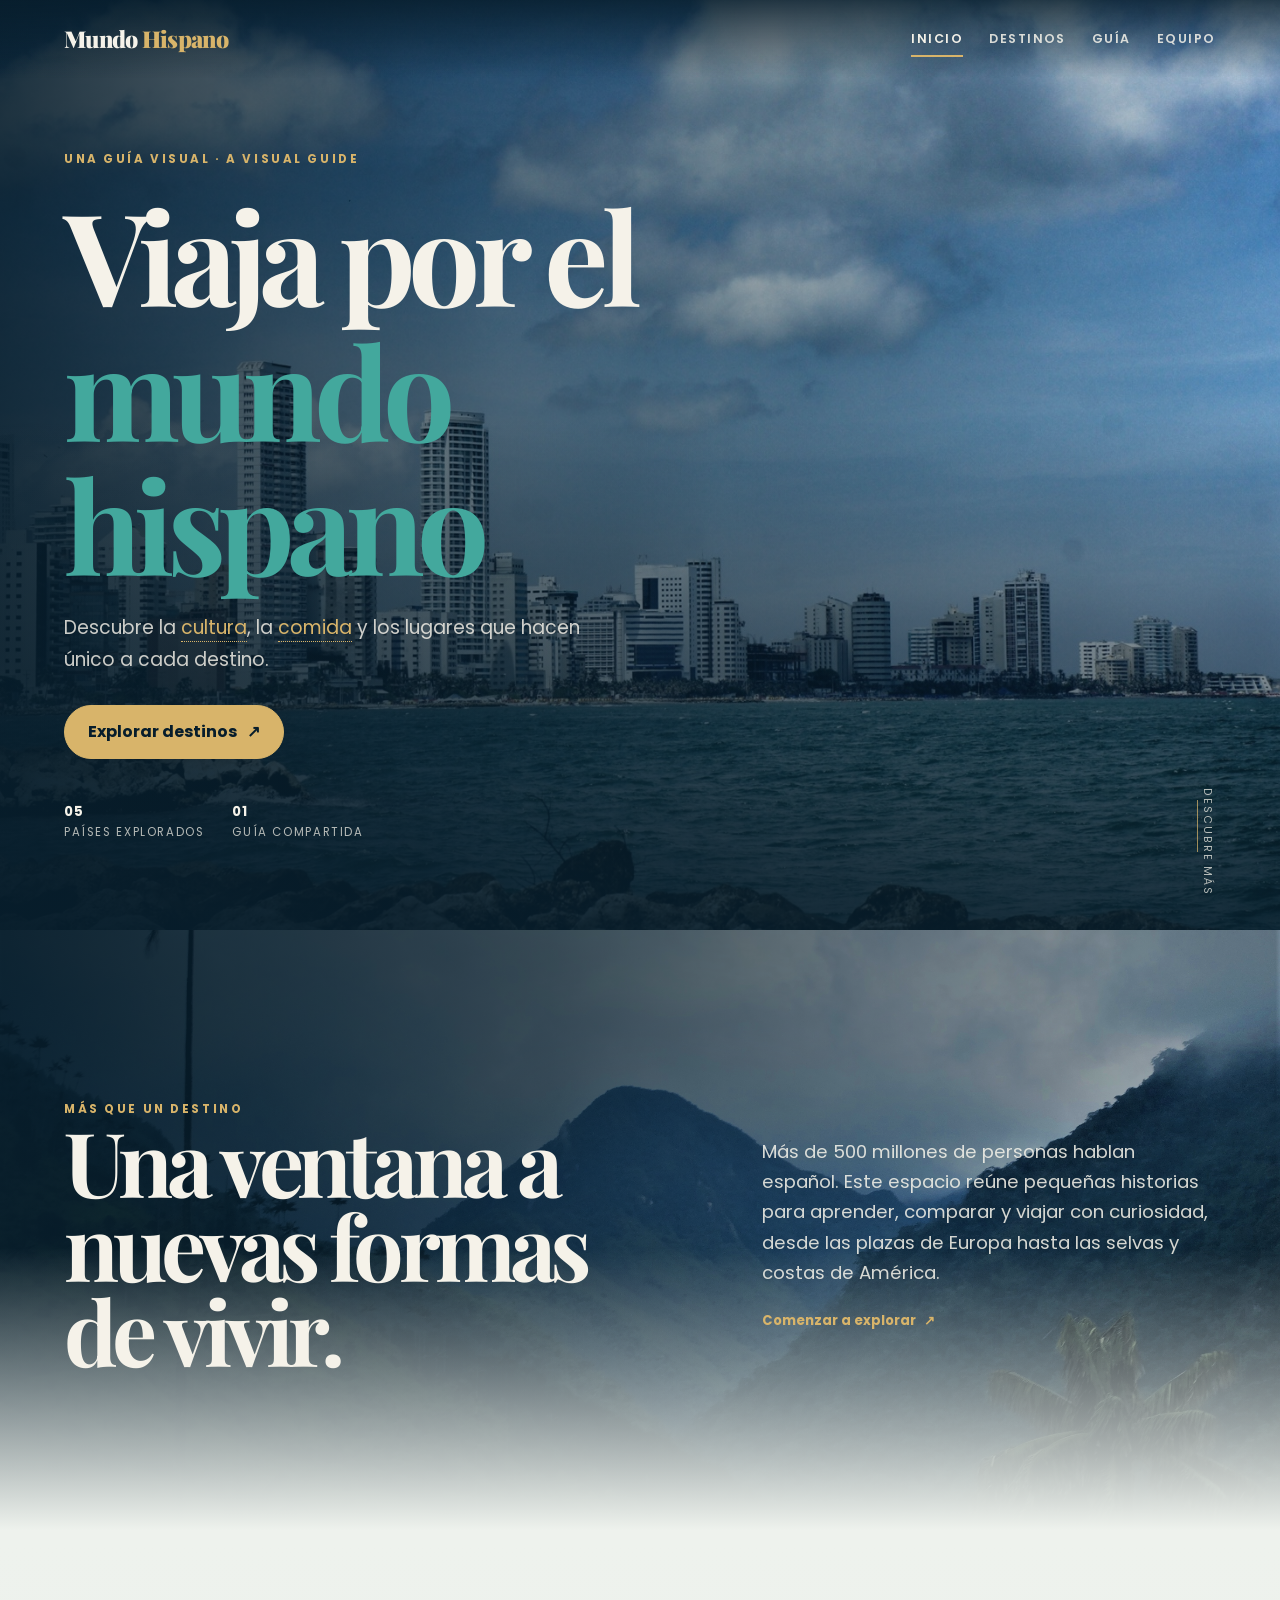
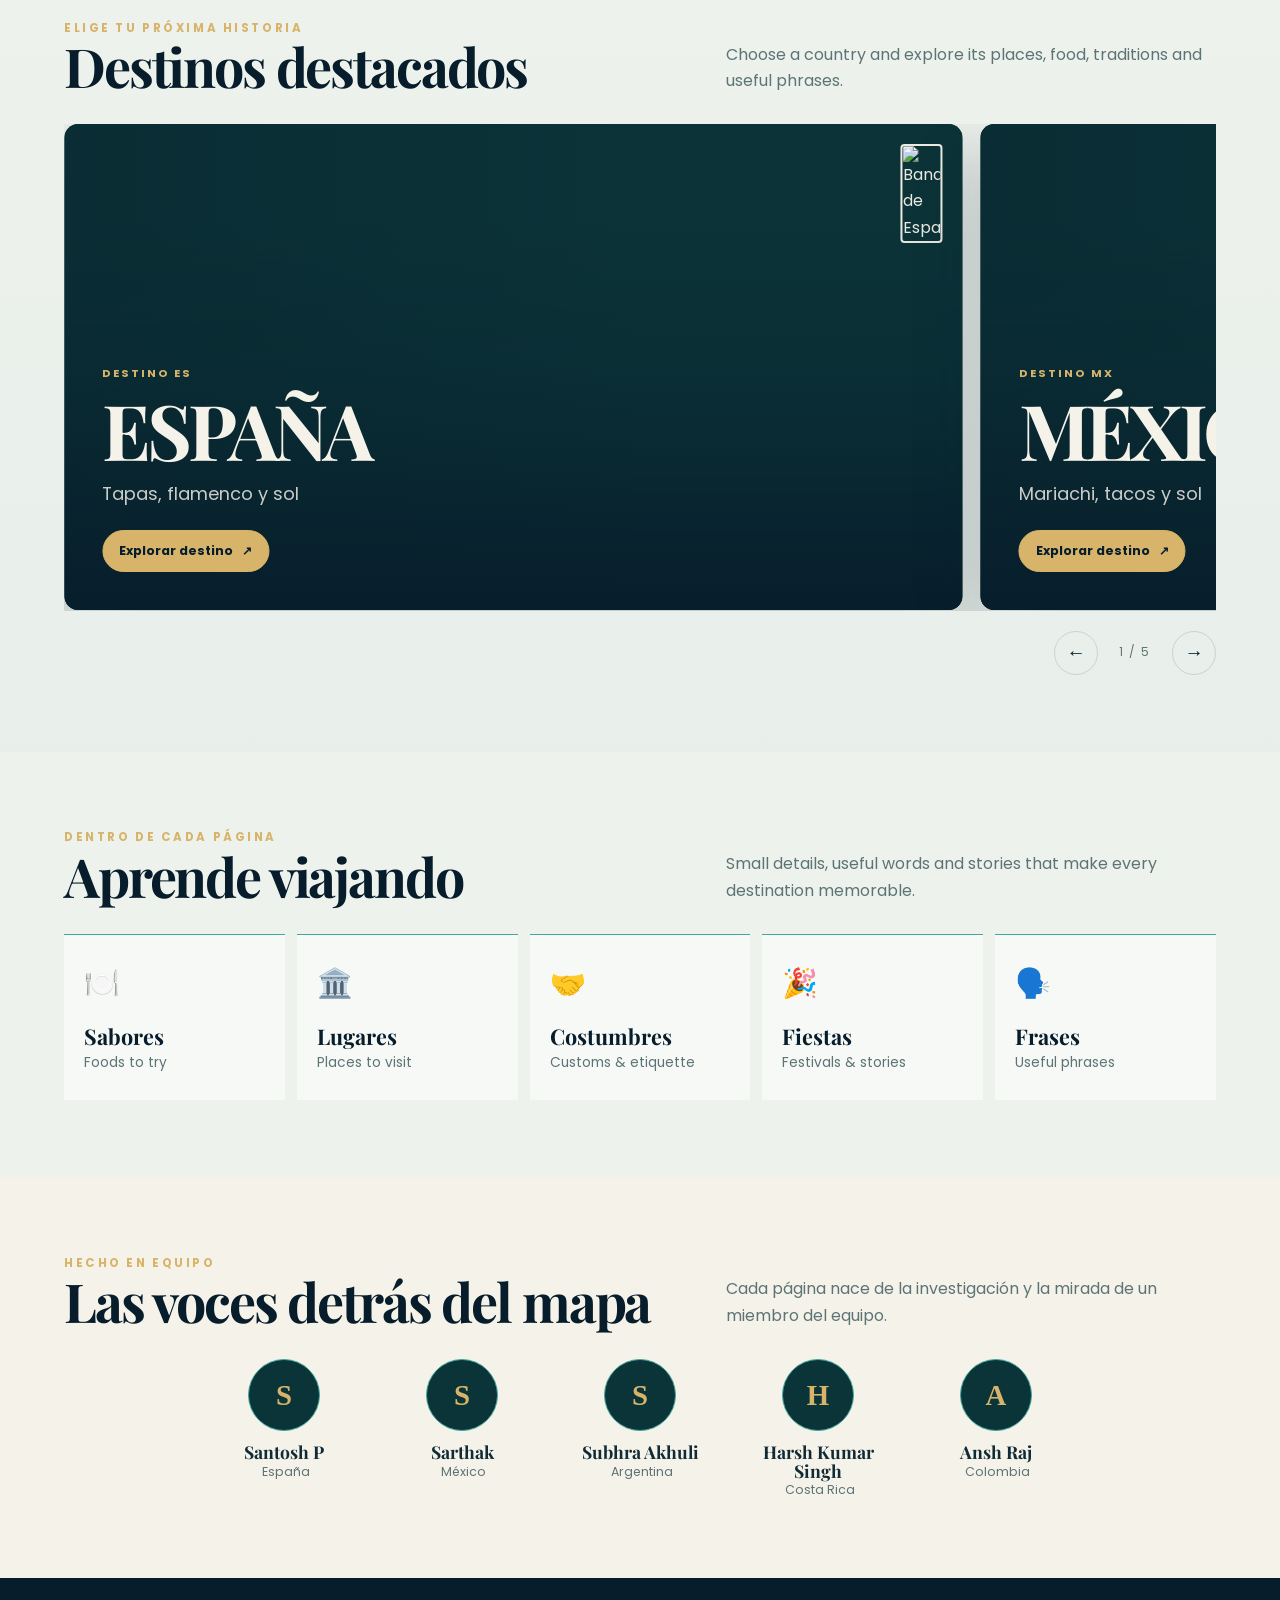
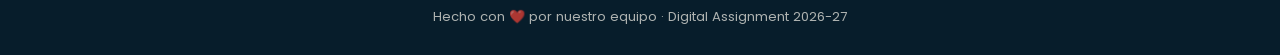
==== commit 399c8373: "Improve country pages and travel website design" ====
--- a/index.html
+++ b/index.html
@@ -41,7 +41,7 @@
   </section>
 
   <main>
-    <section class="section section-alt">
+    <section class="section intro-section">
       <div class="intro-panel">
         <div>
           <p class="eyebrow">Más que un destino</p>
@@ -51,13 +51,10 @@
           <p>Más de 500 millones de personas hablan español. Este espacio reúne pequeñas historias para aprender, comparar y viajar con curiosidad, desde las plazas de Europa hasta las selvas y costas de América.</p>
           <a class="text-link" href="#destinos">Comenzar a explorar <span aria-hidden="true">↗</span></a>
         </div>
-        <div class="intro-image">
-          <img src="images/colombia/cocora.jpg" alt="Palmeras y montañas del Valle de Cocora, Colombia" loading="lazy">
-        </div>
       </div>
     </section>
 
-    <section id="destinos" class="section">
+    <section id="destinos" class="section destinations-section">
       <div class="section-heading">
         <div><p class="eyebrow">Elige tu próxima historia</p><h2>Destinos destacados</h2></div>
         <p class="section-sub">Choose a country and explore its places, food, traditions and useful phrases.</p>
--- a/css/style.css
+++ b/css/style.css
@@ -120,35 +120,94 @@
 .section-heading h2, .section > h2 { font-size: clamp(2rem, 4.2vw, 3.8rem); letter-spacing: -.04em; }
 .section-sub { max-width: 490px; color: var(--gris); }
 .section-alt { background: var(--paper); }
-.intro-panel { max-width: 1280px; margin: 0 auto; display: grid; grid-template-columns: 1fr 1fr .85fr; gap: clamp(24px, 4vw, 64px); align-items: center; }
-.intro-panel h2 { max-width: 470px; font-size: clamp(2.3rem, 4.5vw, 4.4rem); }
-.intro-copy { max-width: 540px; color: var(--gris); font-size: 1.02rem; }
-.intro-image { height: 220px; overflow: hidden; border-radius: 10px; }
-.intro-image img { width: 100%; height: 100%; display: block; object-fit: cover; }
-.text-link { display: inline-flex; gap: 8px; margin-top: 18px; color: var(--teal); font-size: .82rem; font-weight: 700; text-decoration: none; }
+.intro-section {
+  position: relative;
+  isolation: isolate;
+  min-height: clamp(520px, 68vh, 720px);
+  display: flex;
+  align-items: center;
+  overflow: hidden;
+  background-color: var(--teal);
+  background-image: url("../images/colombia/cocora.jpg");
+  background-position: center;
+  background-size: cover;
+}
+.intro-section::before {
+  content: "";
+  position: absolute;
+  inset: 0;
+  z-index: -1;
+  background:
+    linear-gradient(90deg, rgba(7,29,43,.94) 0%, rgba(7,29,43,.77) 43%, rgba(7,29,43,.28) 100%),
+    linear-gradient(0deg, rgba(7,29,43,.58), transparent 52%);
+}
+.intro-section::after {
+  content: "";
+  position: absolute;
+  inset: 52% 0 0;
+  z-index: -1;
+  pointer-events: none;
+  background: linear-gradient(180deg, rgba(238,242,237,0), var(--paper) 96%);
+}
+.intro-panel {
+  position: relative;
+  z-index: 1;
+  width: min(1280px, 100%);
+  margin: 0 auto;
+  display: grid;
+  grid-template-columns: minmax(0, 1.05fr) minmax(280px, .8fr);
+  gap: clamp(36px, 8vw, 120px);
+  align-items: center;
+}
+.intro-panel h2 {
+  max-width: 650px;
+  color: var(--ivory);
+  font-size: clamp(3.2rem, 7vw, 7.4rem);
+  letter-spacing: -.065em;
+  line-height: .94;
+}
+.intro-copy {
+  max-width: 510px;
+  color: rgba(245,242,233,.86);
+  font-size: clamp(1rem, 1.5vw, 1.15rem);
+}
+.text-link { display: inline-flex; gap: 8px; margin-top: 22px; color: var(--gold); font-size: .82rem; font-weight: 700; text-decoration: none; }
 .text-link:hover { color: var(--turquoise); }
 
 /* Destination carousel */
-.destination-carousel { max-width: 1180px; margin: 0 auto; }
+.destinations-section {
+  position: relative;
+  background: linear-gradient(180deg, var(--paper) 0%, #e8efea 100%);
+}
+.destination-carousel { position: relative; z-index: 1; max-width: 1180px; margin: 0 auto; }
 .carousel-viewport { overflow: hidden; }
 .carousel-track { display: flex; gap: 18px; will-change: transform; }
 .destination-slide {
-  position: relative; flex: 0 0 min(78%, 900px); min-height: 455px; overflow: hidden;
+  position: relative; flex: 0 0 min(78%, 900px); height: clamp(390px, 38vw, 520px); overflow: hidden;
   display: flex; align-items: end; border-radius: 14px; color: var(--ivory);
   text-align: left; text-decoration: none; background: var(--teal);
-  box-shadow: var(--shadow); isolation: isolate;
-}
-.destination-slide::after { content: ""; position: absolute; inset: 28% 0 0; z-index: -1; background: linear-gradient(0deg, rgba(7,29,43,.96), transparent); }
-.card-img { position: absolute; inset: 0; z-index: -2; background: var(--teal); }
+  box-shadow: 0 26px 70px rgba(7,29,43,.2); isolation: isolate;
+}
+.destination-slide::after {
+  content: "";
+  position: absolute;
+  inset: 0;
+  z-index: 0;
+  pointer-events: none;
+  background:
+    linear-gradient(180deg, rgba(7,29,43,.04) 20%, rgba(7,29,43,.2) 50%, rgba(7,29,43,.96) 100%),
+    linear-gradient(90deg, rgba(7,29,43,.28), transparent 65%);
+}
+.card-img { position: absolute; inset: 0; z-index: -1; background: var(--teal); }
 .card-img > img:not(.flag) { width: 100%; height: 100%; object-fit: cover; display: block; transition: transform .55s ease; }
 .destination-slide:hover .card-img > img:not(.flag) { transform: scale(1.04); }
 .card-img > img.image-missing { display: none; }
-.card-body { width: 100%; padding: 28px; }
+.card-body { position: relative; z-index: 1; width: 100%; padding: clamp(23px, 3.2vw, 38px); }
 .destination-kicker { margin-bottom: 10px; color: var(--gold); font-size: .7rem; font-weight: 700; letter-spacing: .18em; text-transform: uppercase; }
 .card-body h3 { max-width: 90%; color: var(--ivory); font-size: clamp(2.5rem, 6vw, 5.5rem); letter-spacing: -.055em; line-height: .95; text-transform: uppercase; }
 .card-body > p:not(.destination-kicker) { max-width: 420px; margin-top: 15px; color: rgba(245,242,233,.82); font-size: clamp(.95rem, 1.5vw, 1.12rem); line-height: 1.45; }
 .destination-cta { display: inline-flex; gap: 9px; align-items: center; margin-top: 23px; padding: 10px 16px; border: 1px solid var(--gold); border-radius: 999px; color: var(--navy); background: var(--gold); font-size: .78rem; font-weight: 700; }
-.flag { position: absolute; top: 20px; right: 20px; width: 42px; border: 2px solid var(--ivory); border-radius: 4px; }
+.flag { position: absolute; top: 20px; right: 20px; z-index: 2; width: 42px; border: 2px solid var(--ivory); border-radius: 4px; }
 .carousel-controls { display: flex; align-items: center; justify-content: flex-end; gap: 13px; margin-top: 20px; }
 .carousel-control { width: 44px; height: 44px; border: 1px solid var(--line); border-radius: 50%; color: var(--navy); background: transparent; cursor: pointer; font-size: 1.2rem; transition: background .2s, color .2s, border-color .2s; }
 .carousel-control:hover { border-color: var(--turquoise); color: var(--ivory); background: var(--teal); }
@@ -237,6 +296,140 @@
 .reflexion { max-width: 1000px; margin: 0; padding: 25px 30px; border-left: 3px solid var(--gold); background: rgba(255,255,255,.62); color: var(--gris); text-align: left; font-size: 1.05rem; }
 .firma { margin-top: 15px; color: var(--teal); font: 1.2rem Georgia, serif; text-align: right; }
 
+/* Immersive country pages */
+.pais-hero {
+  min-height: min(700px, 82vh);
+  display: flex;
+  align-items: end;
+  background-color: var(--teal);
+  background-position: center;
+  background-size: cover;
+}
+.pais-hero::before {
+  background:
+    linear-gradient(90deg, rgba(7,29,43,.94) 0%, rgba(7,29,43,.66) 48%, rgba(7,29,43,.18) 100%),
+    linear-gradient(0deg, rgba(7,29,43,.94) 0%, rgba(7,29,43,.18) 58%, transparent 100%);
+}
+.pais-hero-in { padding: 76px 5% 72px; }
+.pais-hero-heading { display: flex; align-items: center; gap: 22px; margin-top: 16px; }
+.pais-hero-kicker {
+  margin-bottom: 4px;
+  color: var(--gold);
+  font-size: .72rem;
+  font-weight: 700;
+  letter-spacing: .18em;
+  text-transform: uppercase;
+}
+.pais-hero h1 { margin: 0; font-size: clamp(4rem, 10vw, 8.5rem); line-height: .9; }
+.pais-hero-intro {
+  max-width: 700px !important;
+  margin-top: 26px;
+  color: rgba(245,242,233,.86) !important;
+  font-size: clamp(1rem, 1.6vw, 1.2rem) !important;
+  line-height: 1.6;
+}
+.pais-flag { flex: 0 0 auto; width: 70px; margin: 0; }
+.autor-badge { margin-top: 28px; background: rgba(7,29,43,.28); }
+.datos {
+  position: relative;
+  z-index: 2;
+  grid-template-columns: repeat(5, 1fr);
+  width: min(1280px, 90%);
+  margin: -38px auto 0;
+  border-radius: 14px;
+  overflow: hidden;
+  box-shadow: 0 20px 48px rgba(7,29,43,.14);
+}
+.dato {
+  min-height: 112px;
+  border: 0;
+  border-right: 1px solid var(--line);
+  background: rgba(245,242,233,.96);
+}
+.dato:last-child { border-right: 0; }
+.dato span { font-size: 1.3rem; }
+.dato small { margin-top: 4px; }
+.country-intro {
+  grid-template-columns: minmax(190px, .45fr) minmax(0, 1.55fr);
+  width: min(1280px, 90%);
+  margin: 62px auto 0;
+  padding-bottom: 8px;
+}
+.country-intro-copy { max-width: 900px; font-size: clamp(1.05rem, 1.6vw, 1.25rem); line-height: 1.7; }
+.chips {
+  width: min(1280px, 90%);
+  margin: 48px auto 0;
+  padding: 12px 0;
+  border-color: rgba(7,29,43,.12);
+  background: rgba(245,242,233,.9);
+}
+.country-section {
+  padding-top: clamp(54px, 7vw, 92px);
+  padding-bottom: clamp(54px, 7vw, 92px);
+}
+.country-section.section-alt {
+  background: linear-gradient(180deg, var(--paper) 0%, #e5ece7 100%);
+}
+.country-section .section-heading { margin-bottom: 42px; }
+.country-section .section-heading h2 { font-size: clamp(2.4rem, 5vw, 4.8rem); }
+.mini-grid { gap: 20px; }
+.mini-card {
+  position: relative;
+  min-height: 330px;
+  display: flex;
+  align-items: end;
+  border: 0;
+  border-radius: 14px;
+  background: var(--teal);
+  box-shadow: 0 18px 42px rgba(7,29,43,.13);
+  isolation: isolate;
+}
+.mini-card-featured { min-height: 500px; }
+.mini-card::after {
+  content: "";
+  position: absolute;
+  inset: 0;
+  z-index: 0;
+  pointer-events: none;
+  background: linear-gradient(180deg, rgba(7,29,43,.02) 20%, rgba(7,29,43,.14) 45%, rgba(7,29,43,.94) 100%);
+}
+.mini-card .foto {
+  position: absolute;
+  inset: 0;
+  z-index: -1;
+  height: auto;
+  min-height: 0;
+  border-radius: 0;
+  background: var(--teal);
+}
+.mini-card .foto::before { display: none; }
+.mini-card .foto img { min-height: 100%; transition: transform .6s ease; }
+.mini-card:hover .foto img { transform: scale(1.045); }
+.mini-body {
+  position: relative;
+  z-index: 1;
+  width: 100%;
+  padding: 28px;
+  background: linear-gradient(180deg, transparent, rgba(7,29,43,.2));
+}
+.mini-body h3, .mini-card-featured .mini-body h3 { color: var(--ivory); font-size: clamp(1.5rem, 2.8vw, 2.6rem); line-height: 1; }
+.mini-body p { color: rgba(245,242,233,.8); line-height: 1.55; }
+.mini-body p:first-of-type { margin-top: 12px; }
+.texto-foto { gap: clamp(34px, 7vw, 110px); max-width: 1280px; }
+.texto-foto > div:first-child { max-width: 620px; color: var(--gris); font-size: 1.06rem; line-height: 1.75; }
+.texto-foto .foto { min-height: 400px; border-radius: 14px; box-shadow: 0 18px 42px rgba(7,29,43,.14); }
+.texto-foto .foto::before { display: none; }
+.tips { gap: 16px; }
+.tip {
+  min-height: 128px;
+  border: 1px solid rgba(7,29,43,.08);
+  border-left: 3px solid var(--turquoise);
+  border-radius: 0 10px 10px 0;
+  background: rgba(245,242,233,.72);
+}
+.flip-grid { max-width: 1100px; }
+.reflexion { max-width: 900px; padding: 30px 34px; border-radius: 0 12px 12px 0; background: rgba(255,255,255,.48); }
+
 /* Guide */
 .guia { width: min(940px, 90%); margin: 0 auto; padding: 72px 0 100px; }
 .guia .paso { margin-top: 18px; padding: clamp(23px, 4vw, 38px); border: 1px solid var(--line); border-left: 3px solid var(--turquoise); background: rgba(255,255,255,.62); }
@@ -261,9 +454,10 @@
   .site-nav.open { display: flex; }
   .site-nav a { padding: 11px 13px; }
   .feature-grid { grid-template-columns: repeat(2, 1fr); }
-  .intro-panel { grid-template-columns: 1fr 1fr; gap: 24px; }
-  .intro-panel > div:first-child { grid-column: 1 / -1; }
-  .intro-image { height: 190px; }
+  .intro-section { min-height: 620px; }
+  .intro-panel { grid-template-columns: 1fr; gap: 28px; }
+  .intro-panel h2 { max-width: 680px; }
+  .intro-copy { max-width: 600px; }
   .datos { grid-template-columns: repeat(2, 1fr); padding: 0 5%; }
   .dato:first-child, .dato:last-child { border-radius: 0; }
   .dato { border-right: 1px solid var(--line); }
@@ -280,12 +474,17 @@
   .section-heading { display: block; }
   .section-heading .section-sub { margin-top: 12px; }
   .section { padding-block: 46px; }
-  .intro-panel { display: flex; flex-direction: column; gap: 18px; }
+  .intro-section { min-height: 0; background-position: 62% center; }
+  .intro-section::before {
+    background:
+      linear-gradient(180deg, rgba(7,29,43,.8) 0%, rgba(7,29,43,.72) 48%, rgba(7,29,43,.9) 100%),
+      linear-gradient(90deg, rgba(7,29,43,.35), transparent);
+  }
+  .intro-panel { display: flex; flex-direction: column; align-items: flex-start; gap: 24px; }
   .intro-panel h2 { max-width: 100%; }
   .intro-copy { max-width: 100%; }
-  .intro-image { width: 100%; height: 170px; }
   .carousel-track { gap: 12px; }
-  .destination-slide { flex-basis: 88%; min-height: 390px; }
+  .destination-slide { flex-basis: 88%; height: 390px; }
   .card-body { padding: 23px; }
   .card-body h3 { font-size: clamp(2.4rem, 13vw, 4.2rem); }
   .carousel-controls { justify-content: center; }
@@ -306,6 +505,50 @@
   .guia { width: 90%; padding-top: 40px; }
   .chips { margin-top: 28px; }
 }
+@media (max-width: 800px) {
+  .pais-hero { min-height: 650px; }
+  .pais-hero-in { padding-top: 105px; padding-bottom: 58px; }
+  .pais-hero-heading { align-items: flex-start; gap: 15px; }
+  .pais-hero h1 { font-size: clamp(3.5rem, 12vw, 6rem); }
+  .pais-flag { width: 56px; }
+  .datos { grid-template-columns: repeat(2, 1fr); width: 90%; }
+  .dato { border-right: 1px solid var(--line); border-bottom: 1px solid var(--line); }
+  .dato:last-child { border-right: 1px solid var(--line); }
+  .country-intro { width: 90%; margin-top: 48px; }
+  .country-section .section-heading { margin-bottom: 30px; }
+  .mini-card, .mini-card-featured { min-height: 380px; grid-column: span 6; }
+  .mini-card .foto, .mini-card-featured .foto { height: auto; min-height: 0; }
+}
+@media (max-width: 600px) {
+  .pais-hero { min-height: 620px; background-position: 58% center; }
+  .pais-hero::before {
+    background:
+      linear-gradient(180deg, rgba(7,29,43,.76), rgba(7,29,43,.88)),
+      linear-gradient(90deg, rgba(7,29,43,.42), transparent);
+  }
+  .pais-hero-in { padding-top: 108px; padding-bottom: 48px; }
+  .pais-hero-heading { display: block; }
+  .pais-flag { width: 54px; margin-bottom: 18px; }
+  .pais-hero h1 { font-size: clamp(3.2rem, 17vw, 5.6rem); }
+  .pais-hero-intro { margin-top: 20px; font-size: 1rem !important; }
+  .datos { grid-template-columns: 1fr 1fr; margin-top: -26px; }
+  .dato { min-height: 92px; padding: 13px; }
+  .dato:nth-child(2n) { border-right: 0; }
+  .dato:nth-last-child(-n + 2) { border-bottom: 0; }
+  .country-intro { display: block; margin-top: 42px; }
+  .country-intro-label { margin-bottom: 16px; }
+  .country-intro-copy { font-size: 1rem; line-height: 1.65; }
+  .chips { width: 90%; margin-top: 32px; }
+  .country-section { padding-block: 52px; }
+  .country-section .section-heading h2 { font-size: clamp(2.25rem, 11vw, 3.5rem); }
+  .mini-card, .mini-card-featured { grid-column: auto; min-height: 350px; }
+  .mini-body { padding: 23px; }
+  .texto-foto { display: flex; flex-direction: column; gap: 25px; }
+  .texto-foto > div:first-child { font-size: 1rem; }
+  .texto-foto .foto { width: 100%; min-height: 270px; order: -1; }
+  .tip { min-height: 0; padding: 17px; }
+  .reflexion { padding: 24px; }
+}
 @media (prefers-reduced-motion: reduce) {
   *, *::before, *::after { scroll-behavior: auto !important; transition-duration: .01ms !important; animation-duration: .01ms !important; }
 }
